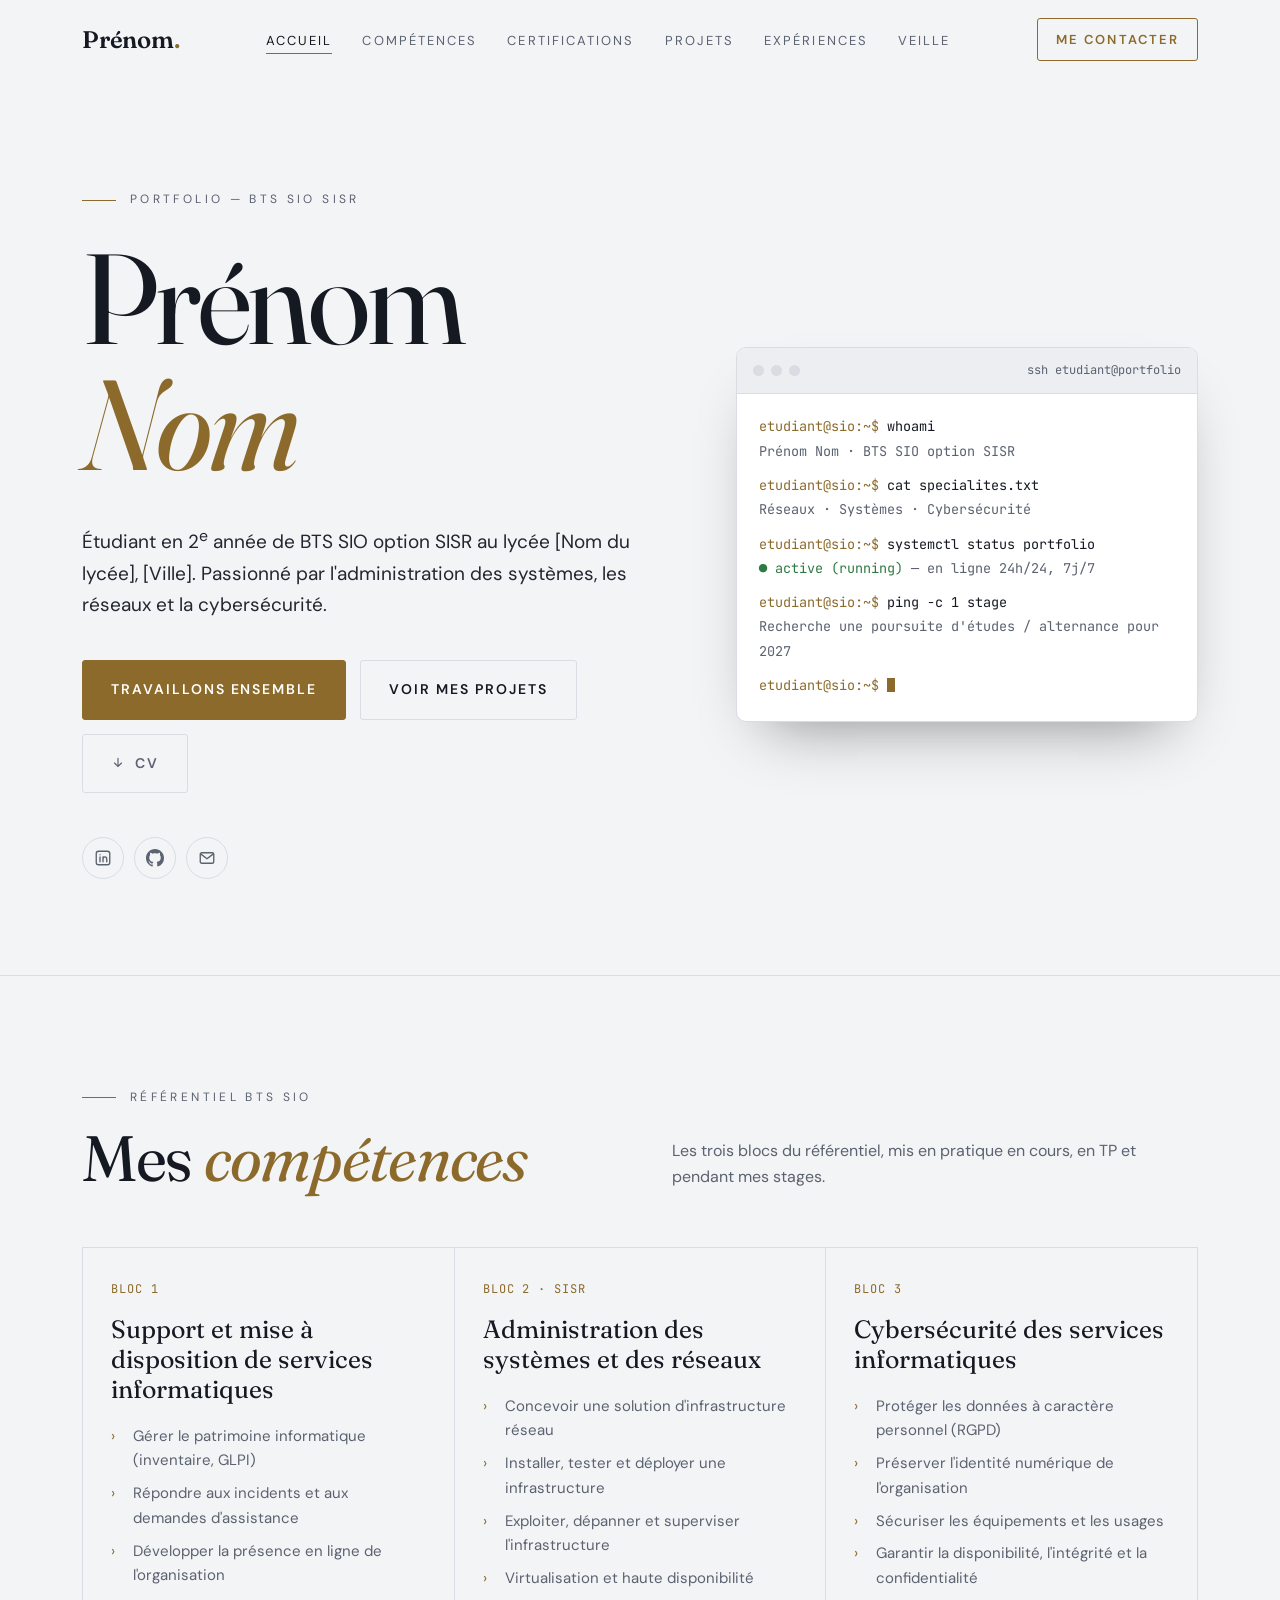
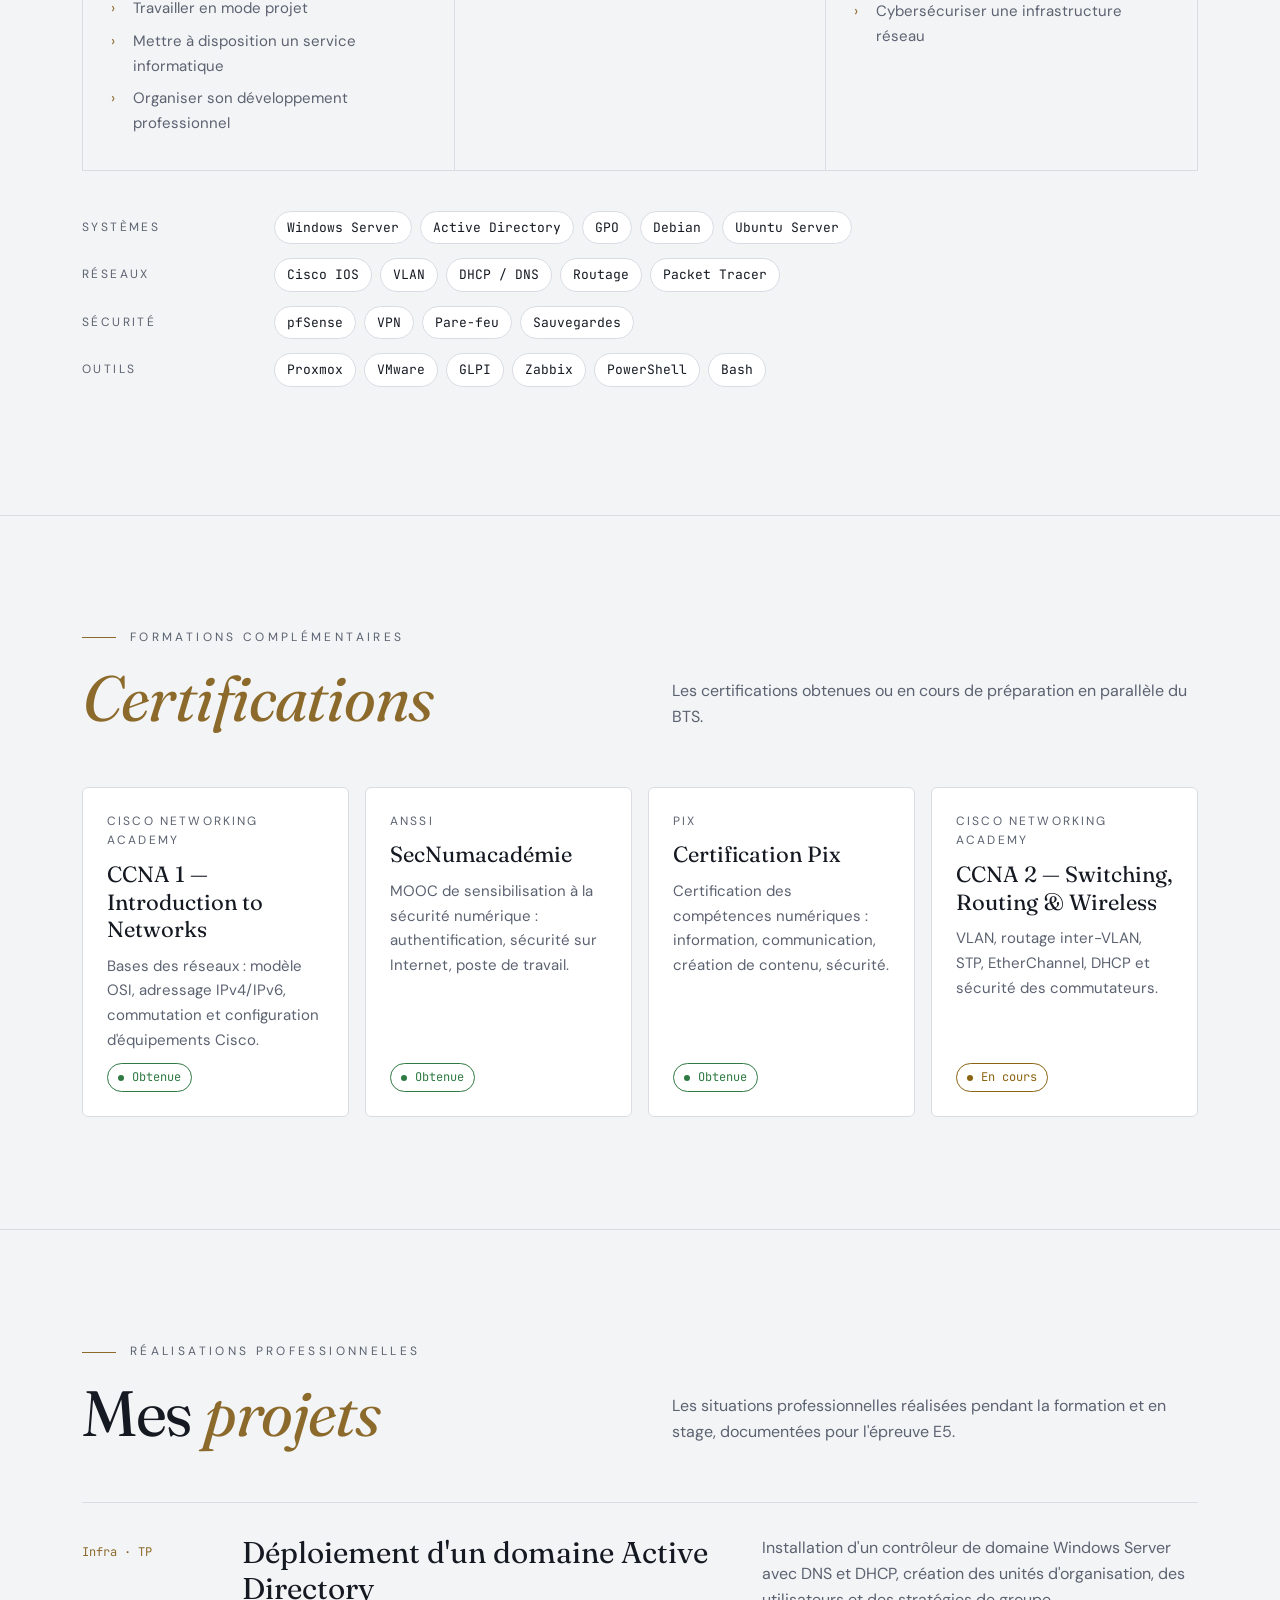
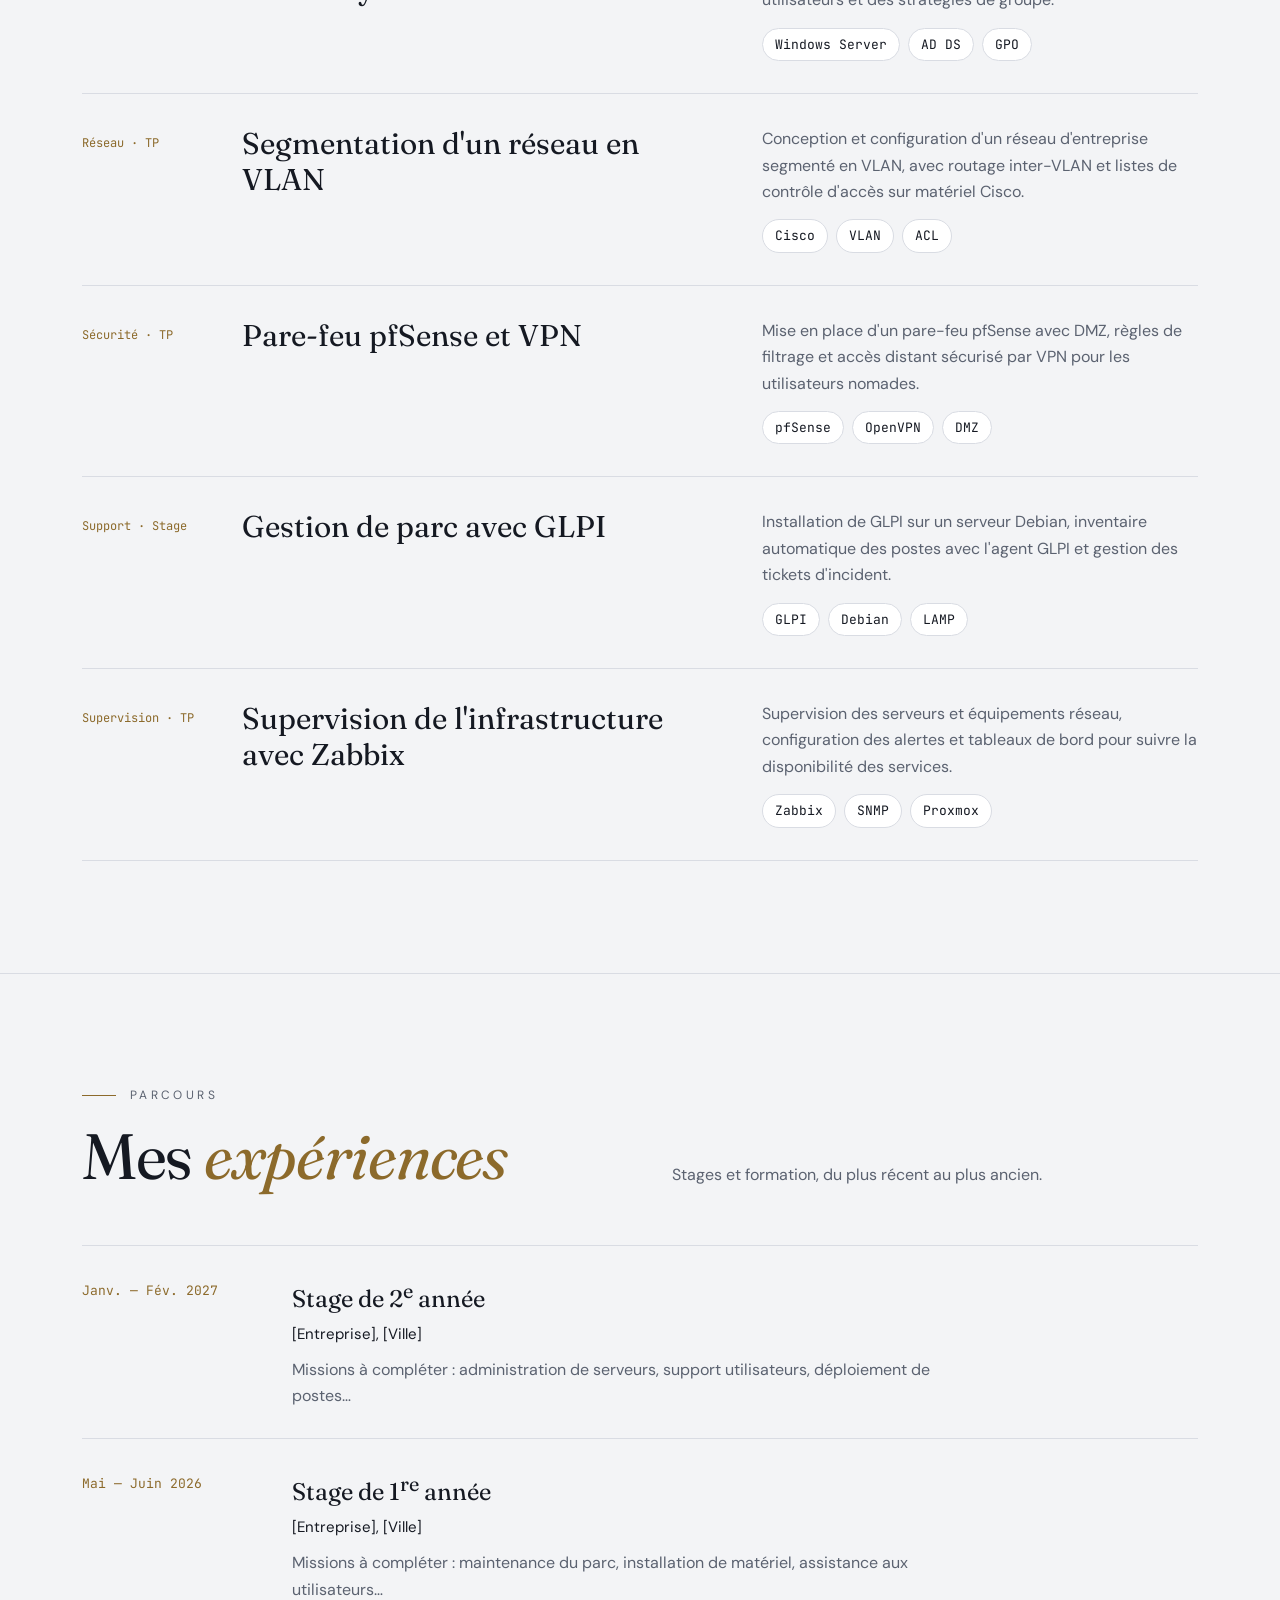
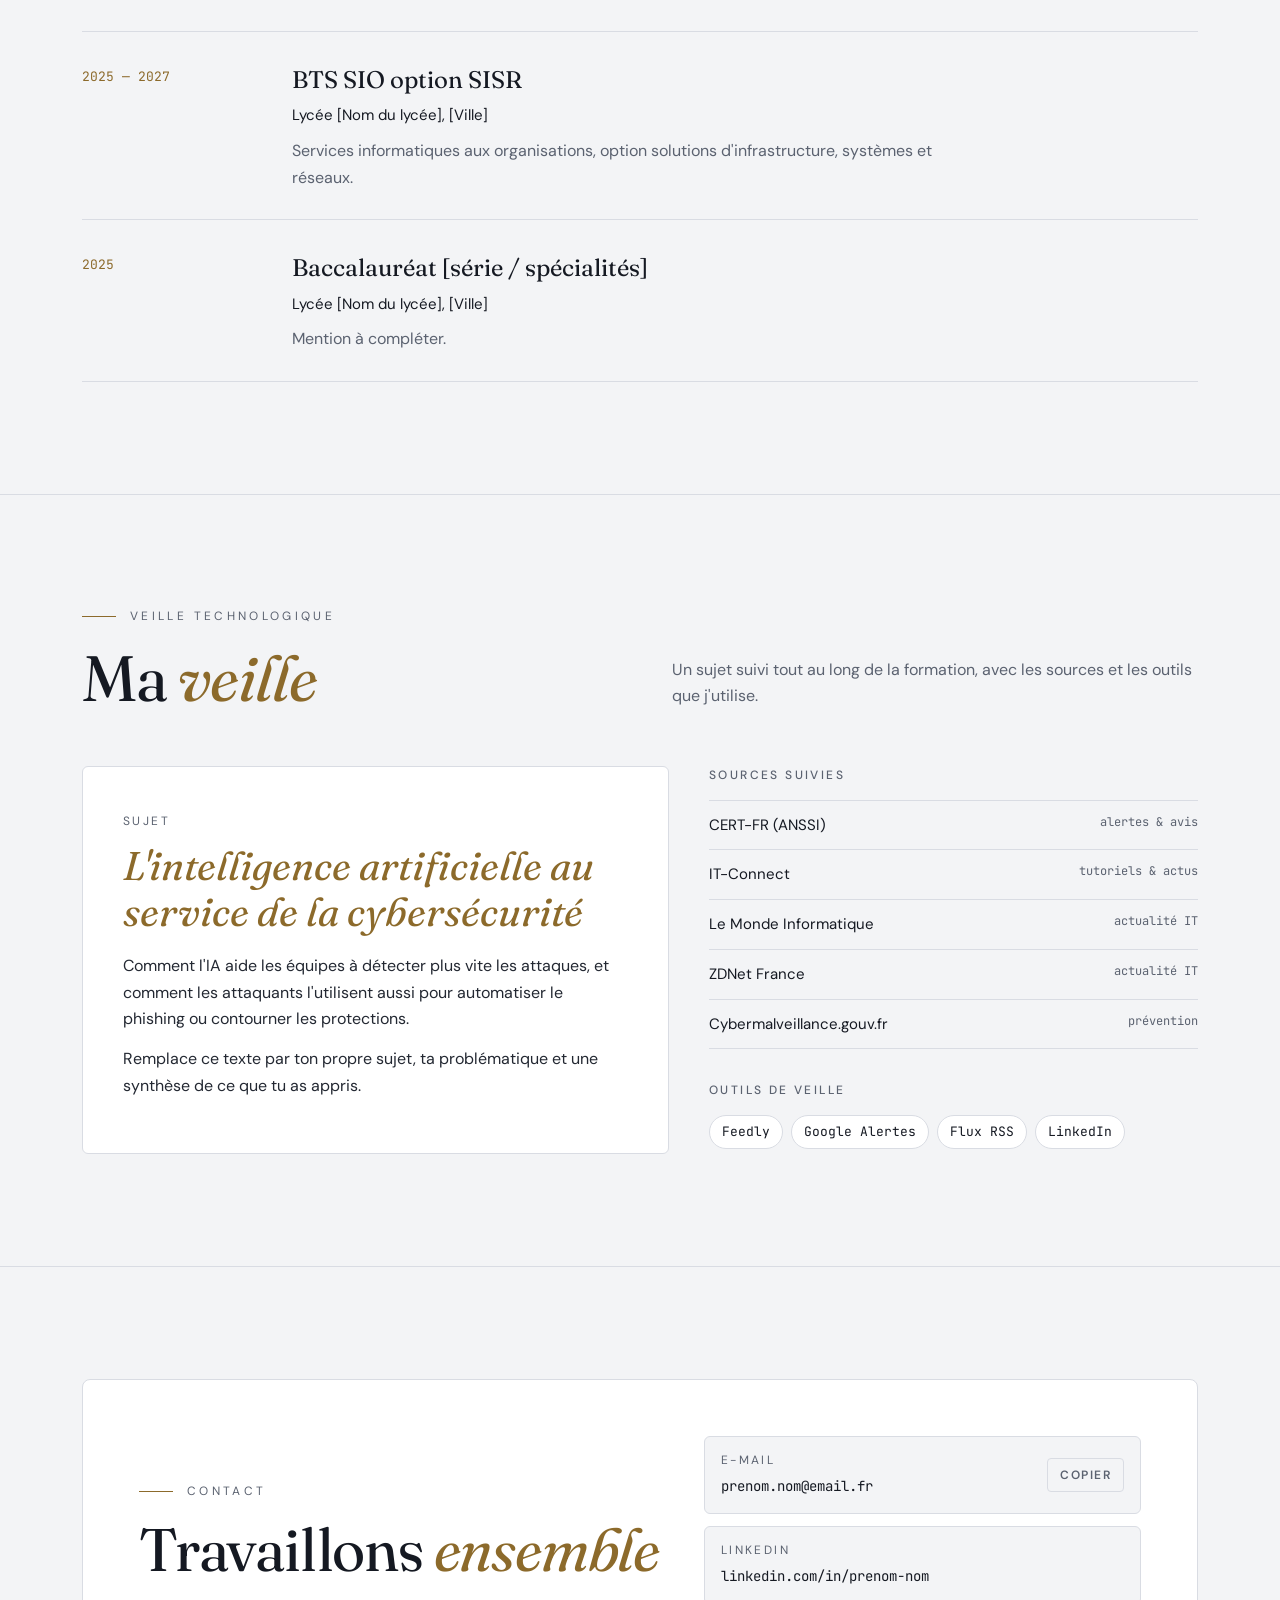
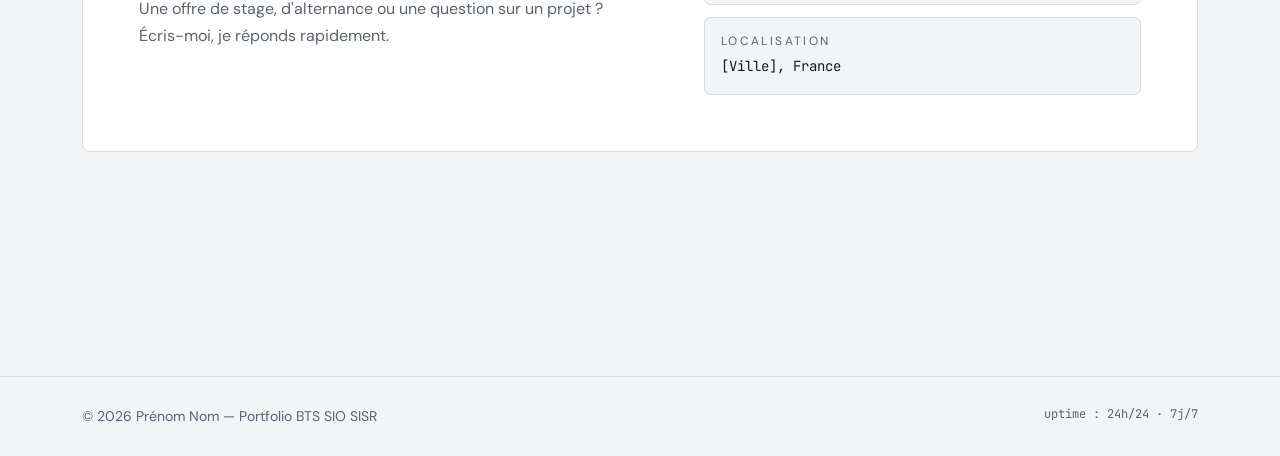
==== index.html @ 71b72977 "Add files via upload" ====
<!doctype html>
<html lang="fr">
<head>
<meta charset="utf-8">
<meta name="viewport" content="width=device-width, initial-scale=1, viewport-fit=cover">
<title>Portfolio BTS SIO SISR</title>
<meta name="robots" content="noindex, nofollow, noarchive">
<link rel="preconnect" href="https://fonts.googleapis.com">
<link rel="preconnect" href="https://fonts.gstatic.com" crossorigin>
<link rel="stylesheet" href="https://fonts.googleapis.com/css2?family=Fraunces:ital,opsz,wght@0,9..144,400;0,9..144,600;1,9..144,400;1,9..144,500&family=DM+Sans:wght@400;500;600&family=JetBrains+Mono:wght@400;500&display=swap">
<style>
/* Layout : colonne éditoriale de 1180px, nav collante, sections séparées par de fins filets ; côté droit du hero = carte « terminal » propre à l'option SISR */
:root {
  --bg: #0e1117;
  --surface: #151a23;
  --surface-2: #1b212c;
  --line: #262e3b;
  --fg: #ece7dc;
  --muted: #9aa0ab;
  --accent: #c8a565;
  --accent-ink: #14110a;
  --ok: #7fbf8e;
  --warn: #d9b25f;
  --display: "Fraunces", "Georgia", "Times New Roman", serif;
  --body: "DM Sans", "Segoe UI", system-ui, sans-serif;
  --mono: "JetBrains Mono", "Consolas", "Courier New", monospace;
  --wrap: 1180px;
  color-scheme: dark;
}
@media (prefers-color-scheme: light) {
  :root:not([data-theme="dark"]) {
    --bg: #f3f4f6; --surface: #ffffff; --surface-2: #eceef2; --line: #d9dce3;
    --fg: #151922; --muted: #5b6270; --accent: #8c6a2b; --accent-ink: #ffffff;
    --ok: #2f7a43; --warn: #8a6410; color-scheme: light;
  }
}
:root[data-theme="light"] {
  --bg: #f3f4f6; --surface: #ffffff; --surface-2: #eceef2; --line: #d9dce3;
  --fg: #151922; --muted: #5b6270; --accent: #8c6a2b; --accent-ink: #ffffff;
  --ok: #2f7a43; --warn: #8a6410; color-scheme: light;
}

* { box-sizing: border-box; }
html { scroll-behavior: smooth; scroll-padding-top: 84px; }
body {
  margin: 0;
  background: var(--bg); color: var(--fg);
  font-family: var(--body); font-size: 16px; line-height: 1.65;
  -webkit-font-smoothing: antialiased;
}
body::before {
  content: ""; position: fixed; inset: 0 0 auto; height: env(safe-area-inset-top, 0px);
  z-index: 60; background: var(--bg);
}
a { color: inherit; }
:focus-visible { outline: 2px solid var(--accent); outline-offset: 3px; }
.wrap {
  max-width: var(--wrap); margin: 0 auto;
  padding-left: max(16px, env(safe-area-inset-left, 0px));
  padding-right: max(16px, env(safe-area-inset-right, 0px));
}
@media (min-width: 720px) { .wrap { padding-left: max(32px, env(safe-area-inset-left, 0px)); padding-right: max(32px, env(safe-area-inset-right, 0px)); } }

.eyebrow {
  display: flex; align-items: center; gap: 14px;
  font-size: 12px; letter-spacing: .28em; text-transform: uppercase; color: var(--muted);
}
.eyebrow::before { content: ""; width: 34px; height: 1px; background: var(--accent); }

/* ---------- Nav ---------- */
header.nav {
  position: sticky; top: env(safe-area-inset-top, 0px); z-index: 50;
  background: color-mix(in srgb, var(--bg) 88%, transparent);
  backdrop-filter: blur(10px); -webkit-backdrop-filter: blur(10px);
  border-bottom: 1px solid transparent; transition: border-color .3s;
}
header.nav.scrolled { border-bottom-color: var(--line); }
.nav-inner { display: flex; align-items: center; justify-content: space-between; gap: 24px; padding-block: 18px; }
.logo { font-family: var(--display); font-size: 24px; font-weight: 600; text-decoration: none; letter-spacing: -.01em; }
.logo span { color: var(--accent); }
.nav-links { display: flex; align-items: center; gap: 30px; list-style: none; margin: 0; padding: 0; }
.nav-links a {
  text-decoration: none; font-size: 13px; letter-spacing: .16em; text-transform: uppercase;
  color: var(--muted); padding-block: 4px; border-bottom: 1px solid transparent; transition: color .2s, border-color .2s;
}
.nav-links a:hover, .nav-links a.active { color: var(--fg); border-bottom-color: var(--accent); }
.btn-outline-sm {
  text-decoration: none; font-size: 13px; letter-spacing: .16em; text-transform: uppercase; font-weight: 600;
  color: var(--accent); border: 1px solid var(--accent); padding: 10px 18px; border-radius: 3px;
  transition: background .2s, color .2s; white-space: nowrap;
}
.btn-outline-sm:hover { background: var(--accent); color: var(--accent-ink); }
.menu-btn {
  display: none; background: none; border: 1px solid var(--line); color: var(--fg);
  width: 42px; height: 42px; border-radius: 4px; cursor: pointer;
}
.menu-btn svg { width: 20px; height: 20px; }
@media (max-width: 1020px) {
  .menu-btn { display: inline-grid; place-items: center; }
  .nav-links {
    position: absolute; top: 100%; left: 0; right: 0; flex-direction: column; align-items: stretch; gap: 0;
    background: var(--bg); border-bottom: 1px solid var(--line);
    padding: 8px max(16px, env(safe-area-inset-right, 0px)) 20px max(16px, env(safe-area-inset-left, 0px));
  }
  .nav-links:not(.open) { display: none; }
  .nav-links a { display: block; padding-block: 14px; border-bottom: 1px solid var(--line); }
  .nav-links a.active { border-bottom-color: var(--line); color: var(--accent); }
  .nav-cta { display: none; }
}

/* ---------- Hero ---------- */
.hero { padding-block: clamp(48px, 9vw, 110px) clamp(56px, 8vw, 96px); }
.hero-grid { display: grid; grid-template-columns: minmax(0, 1.25fr) minmax(0, 1fr); gap: clamp(32px, 6vw, 80px); align-items: center; }
@media (max-width: 900px) { .hero-grid { grid-template-columns: minmax(0, 1fr); } }
.hero h1 {
  font-family: var(--display); font-weight: 400; margin: 26px 0 0;
  font-size: clamp(56px, 10vw, 128px); line-height: .98; letter-spacing: -.025em; text-wrap: balance;
}
.hero h1 em { display: block; font-style: italic; color: var(--accent); font-weight: 400; }
.hero .lead { max-width: 34em; margin: 36px 0 0; font-size: clamp(17px, 1.6vw, 19px); color: color-mix(in srgb, var(--fg) 82%, var(--muted)); }
.cta-row { display: flex; flex-wrap: wrap; gap: 14px; margin-top: 40px; }
.btn {
  display: inline-flex; align-items: center; gap: 10px; text-decoration: none;
  font-size: 14px; font-weight: 600; letter-spacing: .14em; text-transform: uppercase;
  padding: 17px 28px; border-radius: 3px; border: 1px solid var(--line); transition: background .2s, border-color .2s, color .2s, transform .2s;
}
.btn:hover { transform: translateY(-2px); }
.btn-primary { background: var(--accent); color: var(--accent-ink); border-color: var(--accent); }
.btn-ghost:hover { border-color: var(--accent); }
.btn-quiet { color: var(--muted); }
.btn-quiet:hover { color: var(--fg); border-color: var(--muted); }
.socials { display: flex; gap: 10px; margin-top: 44px; }
.socials a {
  width: 42px; height: 42px; display: grid; place-items: center; color: var(--muted);
  border: 1px solid var(--line); border-radius: 50%; transition: color .2s, border-color .2s;
}
.socials a:hover { color: var(--accent); border-color: var(--accent); }
.socials svg { width: 18px; height: 18px; }

.term {
  background: var(--surface); border: 1px solid var(--line); border-radius: 10px;
  font-family: var(--mono); font-size: 13.5px; line-height: 1.8; overflow: hidden;
  box-shadow: 0 30px 60px -30px rgba(0,0,0,.45);
}
.term-bar { display: flex; align-items: center; gap: 7px; padding: 12px 16px; border-bottom: 1px solid var(--line); background: var(--surface-2); }
.term-bar i { width: 11px; height: 11px; border-radius: 50%; background: var(--line); }
.term-bar span { margin-left: auto; font-size: 12px; color: var(--muted); }
.term-body { padding: 20px 22px 24px; overflow-x: auto; }
.term-body p { margin: 0; white-space: pre-wrap; }
.term .p { color: var(--accent); }
.term .o { color: var(--muted); margin-bottom: 10px; }
.term .ok { color: var(--ok); }
.cursor { display: inline-block; width: 8px; height: 1.05em; background: var(--accent); vertical-align: -2px; animation: blink 1.1s steps(1) infinite; }
@keyframes blink { 50% { opacity: 0; } }

/* ---------- Sections ---------- */
section.block { border-top: 1px solid var(--line); padding-block: clamp(64px, 9vw, 112px); }
.sec-head { display: grid; grid-template-columns: minmax(0, 1fr) minmax(0, 1fr); gap: 24px 64px; align-items: end; margin-bottom: clamp(36px, 5vw, 56px); }
@media (max-width: 820px) { .sec-head { grid-template-columns: minmax(0, 1fr); } }
.sec-head h2 {
  font-family: var(--display); font-weight: 400; margin: 18px 0 0;
  font-size: clamp(38px, 5.4vw, 64px); line-height: 1.02; letter-spacing: -.02em; text-wrap: balance;
}
.sec-head h2 em { color: var(--accent); }
.sec-head p { margin: 0; color: var(--muted); max-width: 34em; }

/* Compétences */
.blocs { display: grid; grid-template-columns: repeat(3, minmax(0, 1fr)); gap: 1px; background: var(--line); border: 1px solid var(--line); }
@media (max-width: 900px) { .blocs { grid-template-columns: minmax(0, 1fr); } }
.bloc { background: var(--bg); padding: 32px 28px 34px; display: flex; flex-direction: column; gap: 14px; }
.bloc .code { font-family: var(--mono); font-size: 12px; color: var(--accent); letter-spacing: .08em; }
.bloc h3 { font-family: var(--display); font-weight: 400; font-size: 25px; line-height: 1.2; margin: 0; }
.bloc ul { margin: 6px 0 0; padding: 0; list-style: none; display: grid; gap: 8px; color: var(--muted); font-size: 15px; }
.bloc li { display: grid; grid-template-columns: 14px minmax(0, 1fr); gap: 8px; }
.bloc li::before { content: "›"; color: var(--accent); }
.stack { margin-top: 40px; display: grid; grid-template-columns: 160px minmax(0, 1fr); gap: 14px 32px; }
@media (max-width: 640px) { .stack { grid-template-columns: minmax(0, 1fr); gap: 8px; } .stack dd + dt { margin-top: 14px; } }
.stack dt { font-size: 12px; letter-spacing: .2em; text-transform: uppercase; color: var(--muted); padding-top: 7px; }
.stack dd { margin: 0; display: flex; flex-wrap: wrap; gap: 8px; }
.chip { font-family: var(--mono); font-size: 13px; padding: 5px 12px; border: 1px solid var(--line); border-radius: 999px; background: var(--surface); }

/* Certifications */
.certs { display: grid; grid-template-columns: repeat(auto-fill, minmax(260px, 1fr)); gap: 16px; }
.cert { border: 1px solid var(--line); background: var(--surface); border-radius: 6px; padding: 24px; display: flex; flex-direction: column; gap: 10px; }
.cert .org { font-size: 12px; letter-spacing: .18em; text-transform: uppercase; color: var(--muted); }
.cert h3 { margin: 0; font-family: var(--display); font-weight: 400; font-size: 22px; line-height: 1.25; }
.cert p { margin: 0; color: var(--muted); font-size: 15px; flex: 1; }
.status { align-self: flex-start; display: inline-flex; align-items: center; gap: 8px; font-family: var(--mono); font-size: 12px; padding: 4px 10px; border-radius: 999px; border: 1px solid currentColor; }
.status::before { content: ""; width: 6px; height: 6px; border-radius: 50%; background: currentColor; }
.status.done { color: var(--ok); }
.status.wip { color: var(--warn); }

/* Projets */
.projects { display: grid; gap: 0; border-top: 1px solid var(--line); }
.project {
  display: grid; grid-template-columns: 120px minmax(0, 1.1fr) minmax(0, 1fr); gap: 16px 40px;
  padding-block: 32px; border-bottom: 1px solid var(--line); align-items: start;
}
@media (max-width: 820px) { .project { grid-template-columns: minmax(0, 1fr); } }
.project .kind { font-family: var(--mono); font-size: 12px; color: var(--accent); padding-top: 8px; }
.project h3 { margin: 0; font-family: var(--display); font-weight: 400; font-size: clamp(24px, 2.6vw, 30px); line-height: 1.2; }
.project p { margin: 0; color: var(--muted); }
.project .tags { display: flex; flex-wrap: wrap; gap: 8px; margin-top: 14px; }

/* Expériences */
.timeline { display: grid; gap: 0; }
.step { display: grid; grid-template-columns: 170px minmax(0, 1fr); gap: 8px 40px; padding-block: 28px; border-top: 1px solid var(--line); }
.step:last-child { border-bottom: 1px solid var(--line); }
@media (max-width: 680px) { .step { grid-template-columns: minmax(0, 1fr); } }
.step time { font-family: var(--mono); font-size: 13px; color: var(--accent); padding-top: 6px; font-variant-numeric: tabular-nums; }
.step h3 { margin: 0; font-family: var(--display); font-weight: 400; font-size: 24px; }
.step .where { color: var(--fg); font-size: 15px; margin: 4px 0 10px; }
.step p { margin: 0; color: var(--muted); max-width: 42em; }

/* Veille */
.veille { display: grid; grid-template-columns: minmax(0, 1.2fr) minmax(0, 1fr); gap: 40px; }
@media (max-width: 900px) { .veille { grid-template-columns: minmax(0, 1fr); } }
.veille-main { border: 1px solid var(--line); background: var(--surface); border-radius: 6px; padding: clamp(24px, 4vw, 40px); }
.veille-main .topic { font-family: var(--display); font-style: italic; font-size: clamp(28px, 3.4vw, 40px); line-height: 1.15; margin: 10px 0 18px; color: var(--accent); }
.veille-main p { margin: 0 0 14px; color: color-mix(in srgb, var(--fg) 80%, var(--muted)); }
.veille-side h3 { font-size: 12px; letter-spacing: .2em; text-transform: uppercase; color: var(--muted); font-weight: 500; margin: 0 0 14px; }
.sources { list-style: none; margin: 0 0 32px; padding: 0; border-top: 1px solid var(--line); }
.sources li { display: flex; justify-content: space-between; gap: 16px; padding-block: 12px; border-bottom: 1px solid var(--line); font-size: 15px; }
.sources li span:last-child { color: var(--muted); font-family: var(--mono); font-size: 12px; text-align: right; }
.label { font-size: 12px; letter-spacing: .2em; text-transform: uppercase; color: var(--muted); }

/* Contact */
.contact-card {
  display: grid; grid-template-columns: minmax(0, 1.2fr) minmax(0, 1fr); gap: 40px; align-items: center;
  border: 1px solid var(--line); border-radius: 8px; background: var(--surface); padding: clamp(28px, 5vw, 56px);
}
@media (max-width: 860px) { .contact-card { grid-template-columns: minmax(0, 1fr); } }
.contact-card h2 { font-family: var(--display); font-weight: 400; font-size: clamp(36px, 5vw, 60px); line-height: 1.04; margin: 16px 0 16px; letter-spacing: -.02em; text-wrap: balance; }
.contact-card h2 em { color: var(--accent); }
.contact-card > div > p { margin: 0; color: var(--muted); max-width: 30em; }
.contact-list { display: grid; gap: 12px; }
.contact-row { display: flex; align-items: center; justify-content: space-between; gap: 12px; padding: 14px 16px; border: 1px solid var(--line); border-radius: 6px; background: var(--bg); min-width: 0; }
.contact-row div { min-width: 0; }
.contact-row .label { display: block; margin-bottom: 2px; }
.contact-row .val { font-family: var(--mono); font-size: 14px; overflow-wrap: anywhere; }
.contact-row a.val { text-decoration: none; }
.contact-row a.val:hover { color: var(--accent); }
.copy { flex-shrink: 0; background: none; border: 1px solid var(--line); color: var(--muted); font: 600 12px var(--body); letter-spacing: .12em; text-transform: uppercase; padding: 8px 12px; border-radius: 4px; cursor: pointer; }
.copy:hover { color: var(--accent); border-color: var(--accent); }

footer { border-top: 1px solid var(--line); padding-block: 28px; margin-top: clamp(64px, 9vw, 112px); color: var(--muted); font-size: 14px; }
.foot { display: flex; flex-wrap: wrap; justify-content: space-between; gap: 12px; }
.foot .mono { font-family: var(--mono); font-size: 12px; }

@media (prefers-reduced-motion: reduce) {
  html { scroll-behavior: auto; }
  .cursor { animation: none; }
  .btn:hover { transform: none; }
}
</style>
</head>
<body>

<header class="nav" id="top">
  <div class="wrap nav-inner">
    <a class="logo" href="#accueil">Prénom<span>.</span></a>
    <button class="menu-btn" id="menu-btn" aria-label="Ouvrir le menu" aria-expanded="false" aria-controls="nav-links">
      <svg viewBox="0 0 24 24" fill="none" stroke="currentColor" stroke-width="1.8" stroke-linecap="round"><path d="M4 7h16M4 12h16M4 17h16"/></svg>
    </button>
    <ul class="nav-links" id="nav-links">
      <li><a href="#accueil" class="active">Accueil</a></li>
      <li><a href="#competences">Compétences</a></li>
      <li><a href="#certifications">Certifications</a></li>
      <li><a href="#projets">Projets</a></li>
      <li><a href="#experiences">Expériences</a></li>
      <li><a href="#veille">Veille</a></li>
    </ul>
    <a class="btn-outline-sm nav-cta" href="#contact">Me contacter</a>
  </div>
</header>

<main>
  <!-- ================= ACCUEIL ================= -->
  <section class="hero" id="accueil">
    <div class="wrap hero-grid">
      <div>
        <div class="eyebrow">Portfolio — BTS SIO SISR</div>
        <h1>Prénom <em>Nom</em></h1>
        <p class="lead">Étudiant en 2<sup>e</sup> année de BTS SIO option SISR au lycée [Nom du lycée], [Ville]. Passionné par l'administration des systèmes, les réseaux et la cybersécurité.</p>
        <div class="cta-row">
          <a class="btn btn-primary" href="#contact">Travaillons ensemble</a>
          <a class="btn btn-ghost" href="#projets">Voir mes projets</a>
          <a class="btn btn-quiet" href="#experiences" title="Parcours et CV">
            <svg width="14" height="14" viewBox="0 0 24 24" fill="none" stroke="currentColor" stroke-width="2" stroke-linecap="round"><path d="M12 4v14M6 12l6 6 6-6"/></svg>CV
          </a>
        </div>
        <div class="socials">
          <a href="https://www.linkedin.com/" target="_blank" rel="noopener" aria-label="LinkedIn">
            <svg viewBox="0 0 24 24" fill="none" stroke="currentColor" stroke-width="1.8" stroke-linecap="round"><rect x="3" y="3" width="18" height="18" rx="3"/><path d="M8 10.5V17M8 7.5v.01M12 17v-6.5M12 13.5c0-2 1.2-3 2.6-3s2.4 1 2.4 3V17"/></svg>
          </a>
          <a href="https://github.com/" target="_blank" rel="noopener" aria-label="GitHub">
            <svg viewBox="0 0 16 16" fill="currentColor"><path d="M8 0C3.58 0 0 3.58 0 8c0 3.54 2.29 6.53 5.47 7.59.4.07.55-.17.55-.38 0-.19-.01-.82-.01-1.49-2.01.37-2.53-.49-2.69-.94-.09-.23-.48-.94-.82-1.13-.28-.15-.68-.52-.01-.53.63-.01 1.08.58 1.23.82.72 1.21 1.87.87 2.33.66.07-.52.28-.87.51-1.07-1.78-.2-3.64-.89-3.64-3.95 0-.87.31-1.59.82-2.15-.08-.2-.36-1.02.08-2.12 0 0 .67-.21 2.2.82.64-.18 1.32-.27 2-.27.68 0 1.36.09 2 .27 1.53-1.04 2.2-.82 2.2-.82.44 1.1.16 1.92.08 2.12.51.56.82 1.27.82 2.15 0 3.07-1.87 3.75-3.65 3.95.29.25.54.73.54 1.48 0 1.07-.01 1.93-.01 2.2 0 .21.15.46.55.38A8.01 8.01 0 0 0 16 8c0-4.42-3.58-8-8-8z"/></svg>
          </a>
          <a href="#contact" aria-label="E-mail">
            <svg viewBox="0 0 24 24" fill="none" stroke="currentColor" stroke-width="1.8" stroke-linecap="round" stroke-linejoin="round"><rect x="3" y="5" width="18" height="14" rx="2"/><path d="m3.5 6.5 8.5 6.5 8.5-6.5"/></svg>
          </a>
        </div>
      </div>

      <div class="term" aria-label="Présentation façon terminal">
        <div class="term-bar"><i></i><i></i><i></i><span>ssh etudiant@portfolio</span></div>
        <div class="term-body">
          <p><span class="p">etudiant@sio:~$</span> whoami</p>
          <p class="o">Prénom Nom · BTS SIO option SISR</p>
          <p><span class="p">etudiant@sio:~$</span> cat specialites.txt</p>
          <p class="o">Réseaux · Systèmes · Cybersécurité</p>
          <p><span class="p">etudiant@sio:~$</span> systemctl status portfolio</p>
          <p class="o"><span class="ok">● active (running)</span> — en ligne 24h/24, 7j/7</p>
          <p><span class="p">etudiant@sio:~$</span> ping -c 1 stage</p>
          <p class="o">Recherche une poursuite d'études / alternance pour 2027</p>
          <p><span class="p">etudiant@sio:~$</span> <span class="cursor"></span></p>
        </div>
      </div>
    </div>
  </section>

  <!-- ================= COMPÉTENCES ================= -->
  <section class="block" id="competences">
    <div class="wrap">
      <div class="sec-head">
        <div>
          <div class="eyebrow">Référentiel BTS SIO</div>
          <h2>Mes <em>compétences</em></h2>
        </div>
        <p>Les trois blocs du référentiel, mis en pratique en cours, en TP et pendant mes stages.</p>
      </div>

      <div class="blocs">
        <article class="bloc">
          <span class="code">BLOC 1</span>
          <h3>Support et mise à disposition de services informatiques</h3>
          <ul>
            <li>Gérer le patrimoine informatique (inventaire, GLPI)</li>
            <li>Répondre aux incidents et aux demandes d'assistance</li>
            <li>Développer la présence en ligne de l'organisation</li>
            <li>Travailler en mode projet</li>
            <li>Mettre à disposition un service informatique</li>
            <li>Organiser son développement professionnel</li>
          </ul>
        </article>
        <article class="bloc">
          <span class="code">BLOC 2 · SISR</span>
          <h3>Administration des systèmes et des réseaux</h3>
          <ul>
            <li>Concevoir une solution d'infrastructure réseau</li>
            <li>Installer, tester et déployer une infrastructure</li>
            <li>Exploiter, dépanner et superviser l'infrastructure</li>
            <li>Virtualisation et haute disponibilité</li>
          </ul>
        </article>
        <article class="bloc">
          <span class="code">BLOC 3</span>
          <h3>Cybersécurité des services informatiques</h3>
          <ul>
            <li>Protéger les données à caractère personnel (RGPD)</li>
            <li>Préserver l'identité numérique de l'organisation</li>
            <li>Sécuriser les équipements et les usages</li>
            <li>Garantir la disponibilité, l'intégrité et la confidentialité</li>
            <li>Cybersécuriser une infrastructure réseau</li>
          </ul>
        </article>
      </div>

      <dl class="stack">
        <dt>Systèmes</dt>
        <dd><span class="chip">Windows Server</span><span class="chip">Active Directory</span><span class="chip">GPO</span><span class="chip">Debian</span><span class="chip">Ubuntu Server</span></dd>
        <dt>Réseaux</dt>
        <dd><span class="chip">Cisco IOS</span><span class="chip">VLAN</span><span class="chip">DHCP / DNS</span><span class="chip">Routage</span><span class="chip">Packet Tracer</span></dd>
        <dt>Sécurité</dt>
        <dd><span class="chip">pfSense</span><span class="chip">VPN</span><span class="chip">Pare-feu</span><span class="chip">Sauvegardes</span></dd>
        <dt>Outils</dt>
        <dd><span class="chip">Proxmox</span><span class="chip">VMware</span><span class="chip">GLPI</span><span class="chip">Zabbix</span><span class="chip">PowerShell</span><span class="chip">Bash</span></dd>
      </dl>
    </div>
  </section>

  <!-- ================= CERTIFICATIONS ================= -->
  <section class="block" id="certifications">
    <div class="wrap">
      <div class="sec-head">
        <div>
          <div class="eyebrow">Formations complémentaires</div>
          <h2><em>Certifications</em></h2>
        </div>
        <p>Les certifications obtenues ou en cours de préparation en parallèle du BTS.</p>
      </div>
      <div class="certs">
        <article class="cert">
          <span class="org">Cisco Networking Academy</span>
          <h3>CCNA 1 — Introduction to Networks</h3>
          <p>Bases des réseaux : modèle OSI, adressage IPv4/IPv6, commutation et configuration d'équipements Cisco.</p>
          <span class="status done">Obtenue</span>
        </article>
        <article class="cert">
          <span class="org">ANSSI</span>
          <h3>SecNumacadémie</h3>
          <p>MOOC de sensibilisation à la sécurité numérique : authentification, sécurité sur Internet, poste de travail.</p>
          <span class="status done">Obtenue</span>
        </article>
        <article class="cert">
          <span class="org">Pix</span>
          <h3>Certification Pix</h3>
          <p>Certification des compétences numériques : information, communication, création de contenu, sécurité.</p>
          <span class="status done">Obtenue</span>
        </article>
        <article class="cert">
          <span class="org">Cisco Networking Academy</span>
          <h3>CCNA 2 — Switching, Routing &amp; Wireless</h3>
          <p>VLAN, routage inter-VLAN, STP, EtherChannel, DHCP et sécurité des commutateurs.</p>
          <span class="status wip">En cours</span>
        </article>
      </div>
    </div>
  </section>

  <!-- ================= PROJETS ================= -->
  <section class="block" id="projets">
    <div class="wrap">
      <div class="sec-head">
        <div>
          <div class="eyebrow">Réalisations professionnelles</div>
          <h2>Mes <em>projets</em></h2>
        </div>
        <p>Les situations professionnelles réalisées pendant la formation et en stage, documentées pour l'épreuve E5.</p>
      </div>
      <div class="projects">
        <article class="project">
          <span class="kind">Infra · TP</span>
          <div><h3>Déploiement d'un domaine Active Directory</h3></div>
          <div>
            <p>Installation d'un contrôleur de domaine Windows Server avec DNS et DHCP, création des unités d'organisation, des utilisateurs et des stratégies de groupe.</p>
            <div class="tags"><span class="chip">Windows Server</span><span class="chip">AD DS</span><span class="chip">GPO</span></div>
          </div>
        </article>
        <article class="project">
          <span class="kind">Réseau · TP</span>
          <div><h3>Segmentation d'un réseau en VLAN</h3></div>
          <div>
            <p>Conception et configuration d'un réseau d'entreprise segmenté en VLAN, avec routage inter-VLAN et listes de contrôle d'accès sur matériel Cisco.</p>
            <div class="tags"><span class="chip">Cisco</span><span class="chip">VLAN</span><span class="chip">ACL</span></div>
          </div>
        </article>
        <article class="project">
          <span class="kind">Sécurité · TP</span>
          <div><h3>Pare-feu pfSense et VPN</h3></div>
          <div>
            <p>Mise en place d'un pare-feu pfSense avec DMZ, règles de filtrage et accès distant sécurisé par VPN pour les utilisateurs nomades.</p>
            <div class="tags"><span class="chip">pfSense</span><span class="chip">OpenVPN</span><span class="chip">DMZ</span></div>
          </div>
        </article>
        <article class="project">
          <span class="kind">Support · Stage</span>
          <div><h3>Gestion de parc avec GLPI</h3></div>
          <div>
            <p>Installation de GLPI sur un serveur Debian, inventaire automatique des postes avec l'agent GLPI et gestion des tickets d'incident.</p>
            <div class="tags"><span class="chip">GLPI</span><span class="chip">Debian</span><span class="chip">LAMP</span></div>
          </div>
        </article>
        <article class="project">
          <span class="kind">Supervision · TP</span>
          <div><h3>Supervision de l'infrastructure avec Zabbix</h3></div>
          <div>
            <p>Supervision des serveurs et équipements réseau, configuration des alertes et tableaux de bord pour suivre la disponibilité des services.</p>
            <div class="tags"><span class="chip">Zabbix</span><span class="chip">SNMP</span><span class="chip">Proxmox</span></div>
          </div>
        </article>
      </div>
    </div>
  </section>

  <!-- ================= EXPÉRIENCES ================= -->
  <section class="block" id="experiences">
    <div class="wrap">
      <div class="sec-head">
        <div>
          <div class="eyebrow">Parcours</div>
          <h2>Mes <em>expériences</em></h2>
        </div>
        <p>Stages et formation, du plus récent au plus ancien.</p>
      </div>
      <div class="timeline">
        <article class="step">
          <time>Janv. — Fév. 2027</time>
          <div>
            <h3>Stage de 2<sup>e</sup> année</h3>
            <p class="where">[Entreprise], [Ville]</p>
            <p>Missions à compléter : administration de serveurs, support utilisateurs, déploiement de postes…</p>
          </div>
        </article>
        <article class="step">
          <time>Mai — Juin 2026</time>
          <div>
            <h3>Stage de 1<sup>re</sup> année</h3>
            <p class="where">[Entreprise], [Ville]</p>
            <p>Missions à compléter : maintenance du parc, installation de matériel, assistance aux utilisateurs…</p>
          </div>
        </article>
        <article class="step">
          <time>2025 — 2027</time>
          <div>
            <h3>BTS SIO option SISR</h3>
            <p class="where">Lycée [Nom du lycée], [Ville]</p>
            <p>Services informatiques aux organisations, option solutions d'infrastructure, systèmes et réseaux.</p>
          </div>
        </article>
        <article class="step">
          <time>2025</time>
          <div>
            <h3>Baccalauréat [série / spécialités]</h3>
            <p class="where">Lycée [Nom du lycée], [Ville]</p>
            <p>Mention à compléter.</p>
          </div>
        </article>
      </div>
    </div>
  </section>

  <!-- ================= VEILLE ================= -->
  <section class="block" id="veille">
    <div class="wrap">
      <div class="sec-head">
        <div>
          <div class="eyebrow">Veille technologique</div>
          <h2>Ma <em>veille</em></h2>
        </div>
        <p>Un sujet suivi tout au long de la formation, avec les sources et les outils que j'utilise.</p>
      </div>
      <div class="veille">
        <article class="veille-main">
          <span class="label">Sujet</span>
          <p class="topic">L'intelligence artificielle au service de la cybersécurité</p>
          <p>Comment l'IA aide les équipes à détecter plus vite les attaques, et comment les attaquants l'utilisent aussi pour automatiser le phishing ou contourner les protections.</p>
          <p>Remplace ce texte par ton propre sujet, ta problématique et une synthèse de ce que tu as appris.</p>
        </article>
        <aside class="veille-side">
          <h3>Sources suivies</h3>
          <ul class="sources">
            <li><span>CERT-FR (ANSSI)</span><span>alertes &amp; avis</span></li>
            <li><span>IT-Connect</span><span>tutoriels &amp; actus</span></li>
            <li><span>Le Monde Informatique</span><span>actualité IT</span></li>
            <li><span>ZDNet France</span><span>actualité IT</span></li>
            <li><span>Cybermalveillance.gouv.fr</span><span>prévention</span></li>
          </ul>
          <h3>Outils de veille</h3>
          <div class="tags" style="display:flex;flex-wrap:wrap;gap:8px"><span class="chip">Feedly</span><span class="chip">Google Alertes</span><span class="chip">Flux RSS</span><span class="chip">LinkedIn</span></div>
        </aside>
      </div>
    </div>
  </section>

  <!-- ================= CONTACT ================= -->
  <section class="block" id="contact">
    <div class="wrap">
      <div class="contact-card">
        <div>
          <div class="eyebrow">Contact</div>
          <h2>Travaillons <em>ensemble</em></h2>
          <p>Une offre de stage, d'alternance ou une question sur un projet ? Écris-moi, je réponds rapidement.</p>
        </div>
        <div class="contact-list">
          <div class="contact-row">
            <div><span class="label">E-mail</span><span class="val" id="mail">prenom.nom@email.fr</span></div>
            <button class="copy" id="copy-mail" type="button">Copier</button>
          </div>
          <div class="contact-row">
            <div><span class="label">LinkedIn</span><a class="val" href="https://www.linkedin.com/" target="_blank" rel="noopener">linkedin.com/in/prenom-nom</a></div>
          </div>
          <div class="contact-row">
            <div><span class="label">Localisation</span><span class="val">[Ville], France</span></div>
          </div>
        </div>
      </div>
    </div>
  </section>
</main>

<footer>
  <div class="wrap foot">
    <span>© 2026 Prénom Nom — Portfolio BTS SIO SISR</span>
    <span class="mono">uptime : 24h/24 · 7j/7</span>
  </div>
</footer>

<script>
(function () {
  var header = document.querySelector('header.nav');
  var menuBtn = document.getElementById('menu-btn');
  var links = document.getElementById('nav-links');
  var navAnchors = Array.prototype.slice.call(links.querySelectorAll('a'));

  function onScroll() { header.classList.toggle('scrolled', window.scrollY > 10); }
  window.addEventListener('scroll', onScroll, { passive: true });
  onScroll();

  menuBtn.addEventListener('click', function () {
    var open = links.classList.toggle('open');
    menuBtn.setAttribute('aria-expanded', open ? 'true' : 'false');
  });
  navAnchors.forEach(function (a) {
    a.addEventListener('click', function () {
      links.classList.remove('open');
      menuBtn.setAttribute('aria-expanded', 'false');
    });
  });

  // Souligne la section visible dans la navigation
  if ('IntersectionObserver' in window) {
    var map = {};
    navAnchors.forEach(function (a) { map[a.getAttribute('href').slice(1)] = a; });
    var io = new IntersectionObserver(function (entries) {
      entries.forEach(function (e) {
        if (e.isIntersecting && map[e.target.id]) {
          navAnchors.forEach(function (a) { a.classList.remove('active'); });
          map[e.target.id].classList.add('active');
        }
      });
    }, { rootMargin: '-45% 0px -50% 0px' });
    Object.keys(map).forEach(function (id) { var s = document.getElementById(id); if (s) io.observe(s); });
  }

  // Bouton « Copier » de l'adresse e-mail
  var copyBtn = document.getElementById('copy-mail');
  var mail = document.getElementById('mail');
  copyBtn.addEventListener('click', function () {
    var text = mail.textContent.trim();
    function selectFallback() {
      var r = document.createRange(); r.selectNodeContents(mail);
      var s = window.getSelection(); s.removeAllRanges(); s.addRange(r);
      copyBtn.textContent = 'Sélectionné';
    }
    try {
      navigator.clipboard.writeText(text).then(function () {
        copyBtn.textContent = 'Copié';
        setTimeout(function () { copyBtn.textContent = 'Copier'; }, 1800);
      }, selectFallback);
    } catch (err) { selectFallback(); }
  });
})();
</script>
</body>
</html>
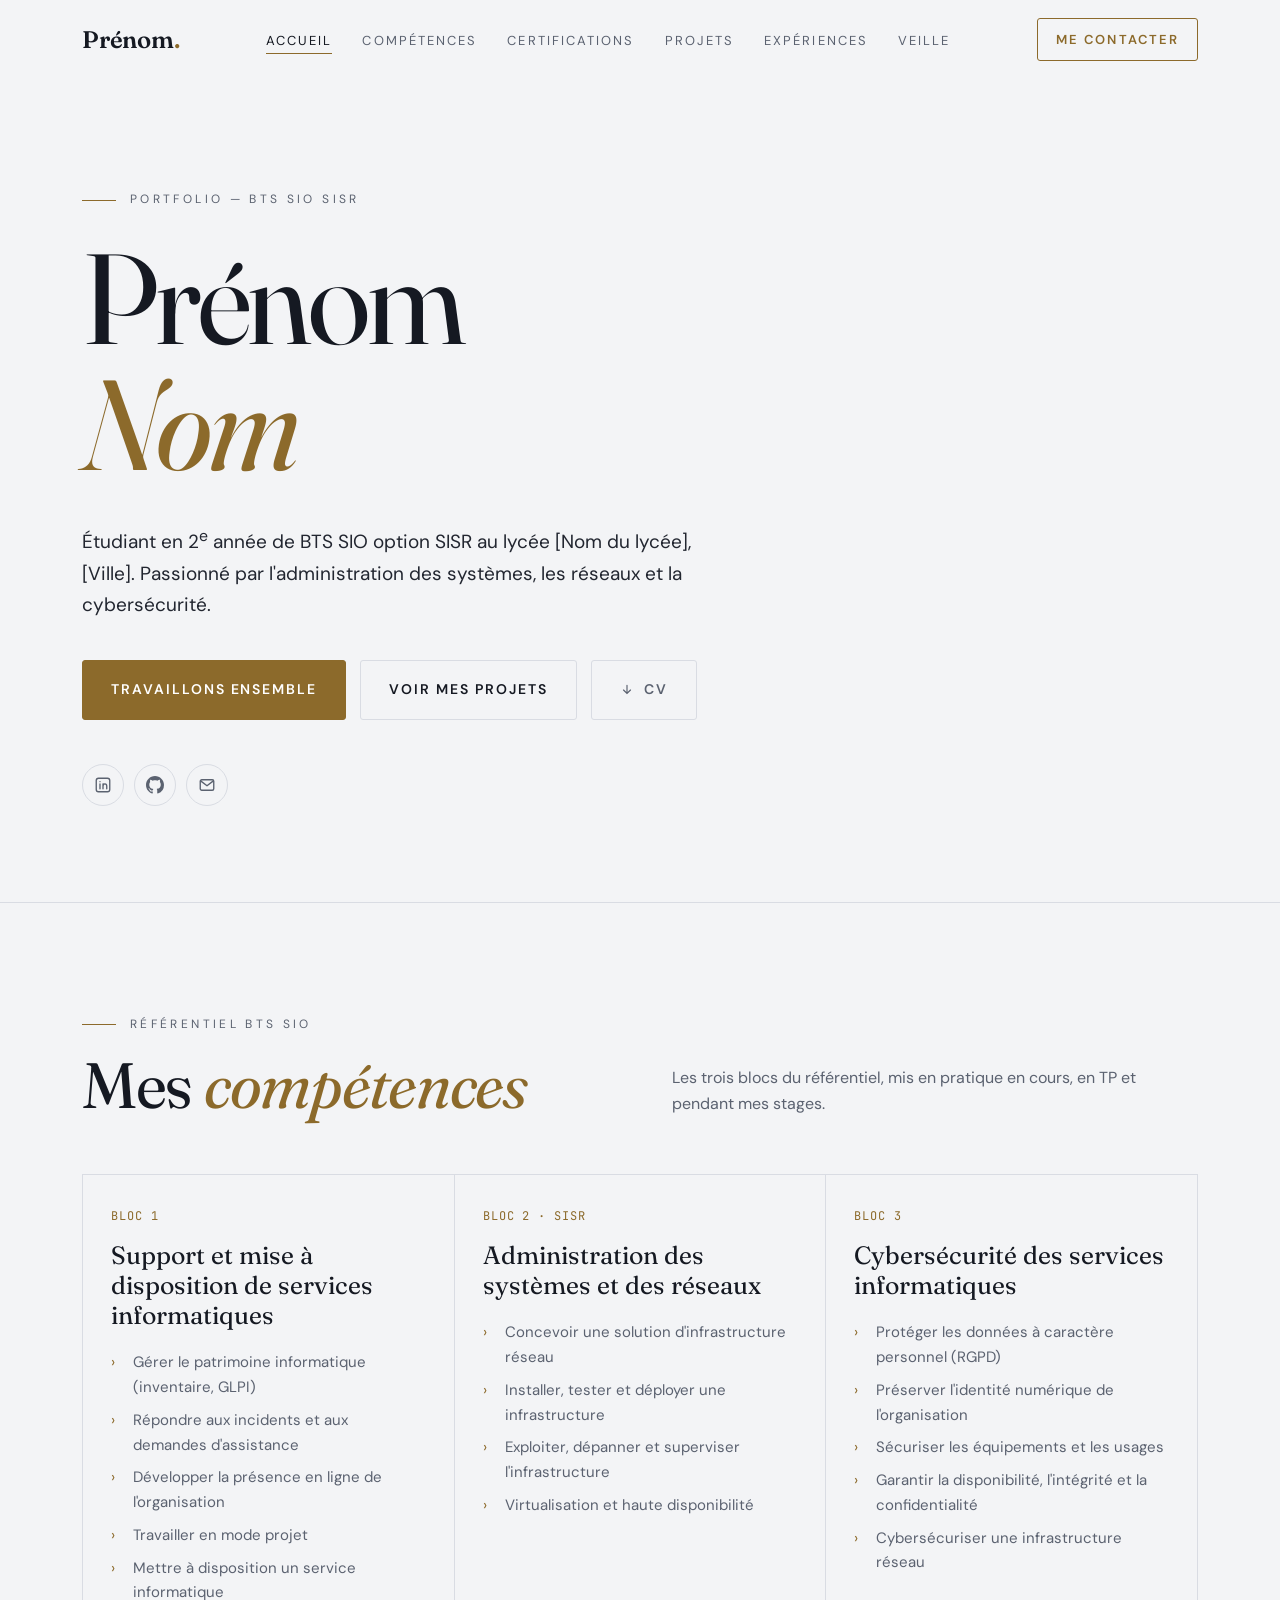
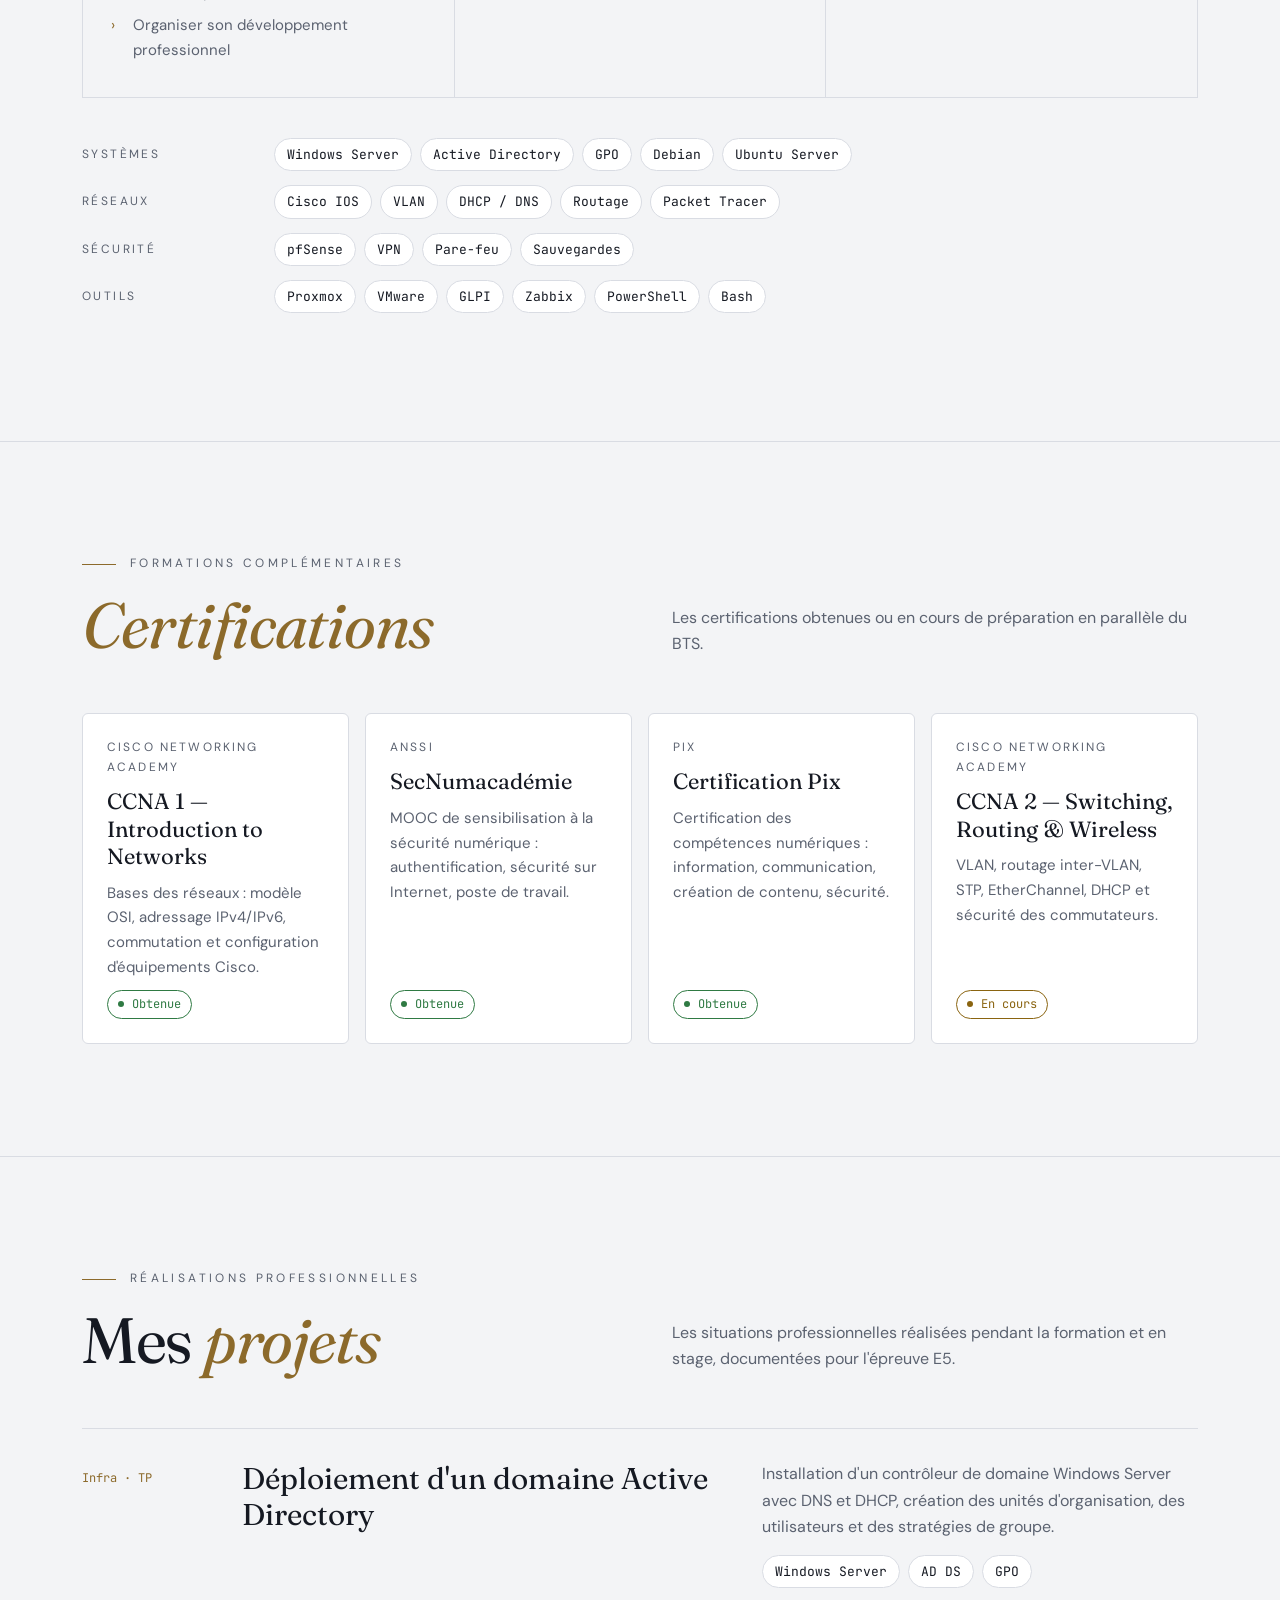
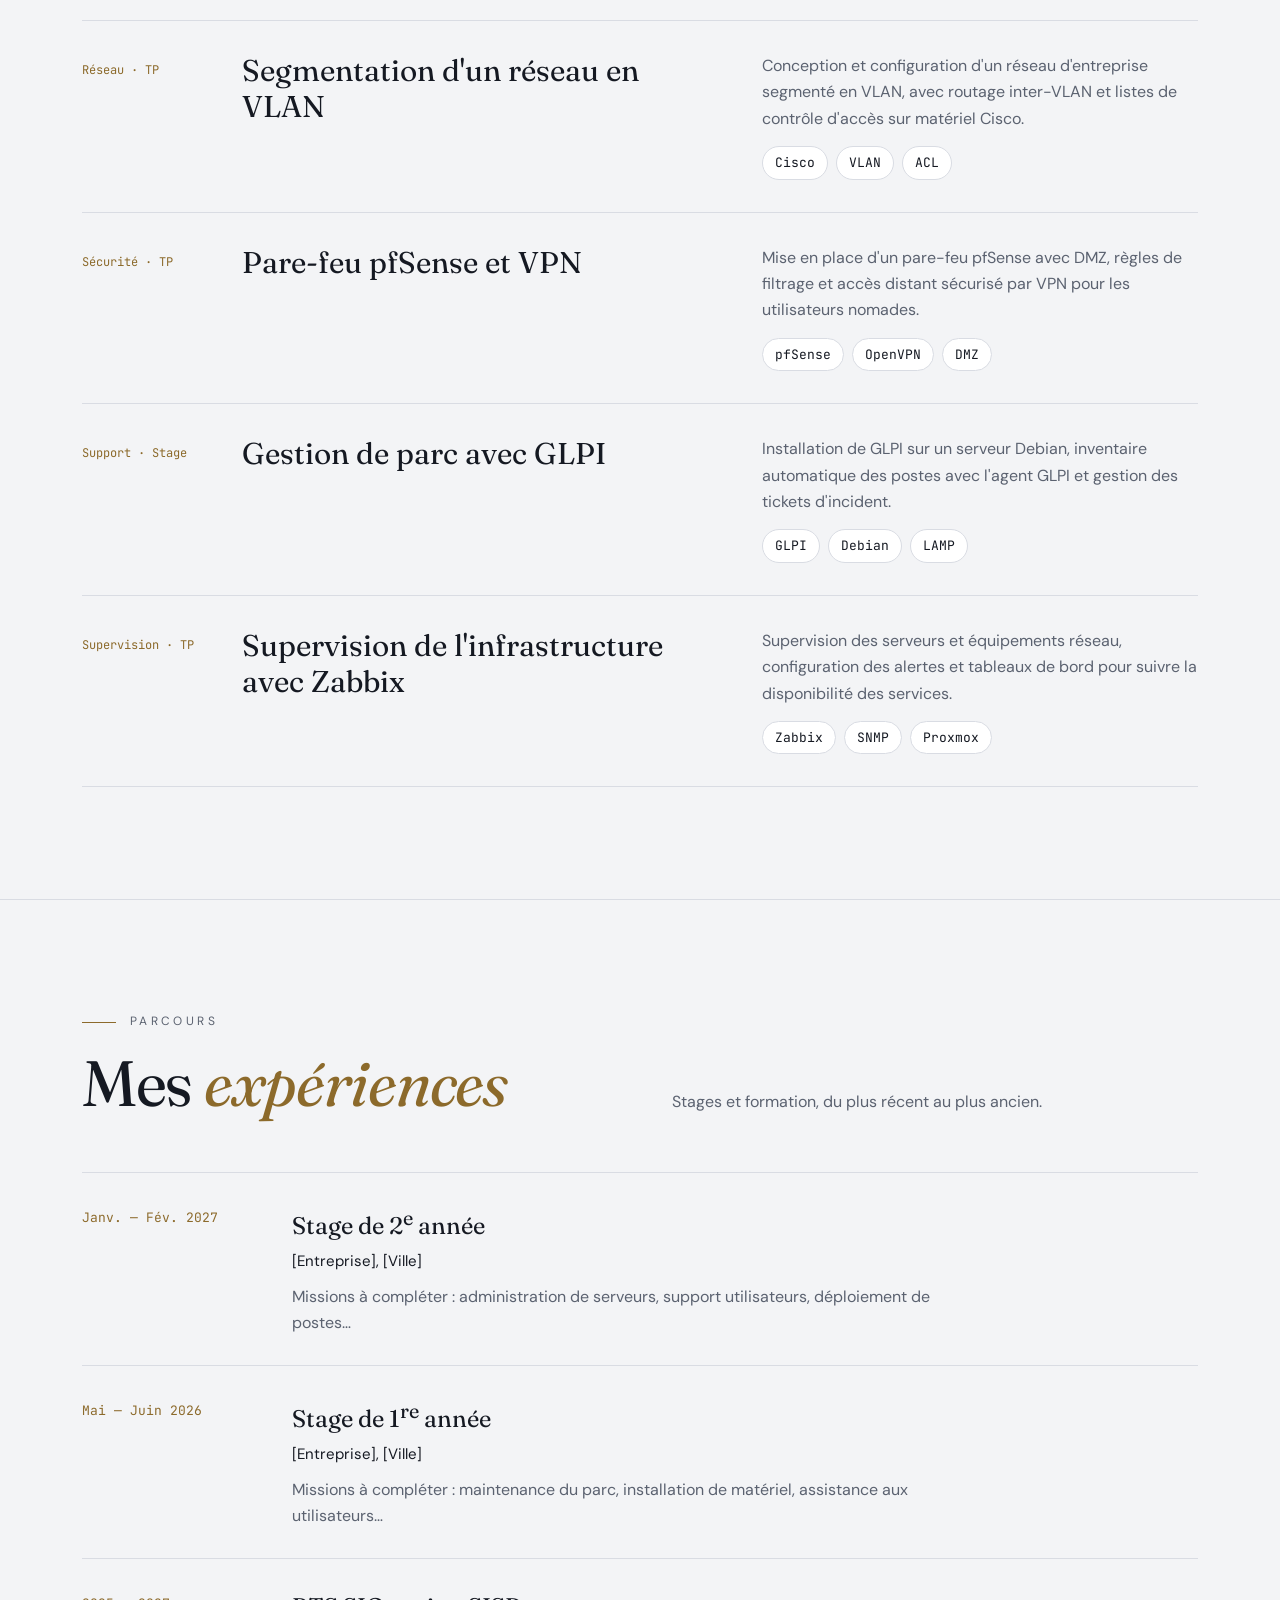
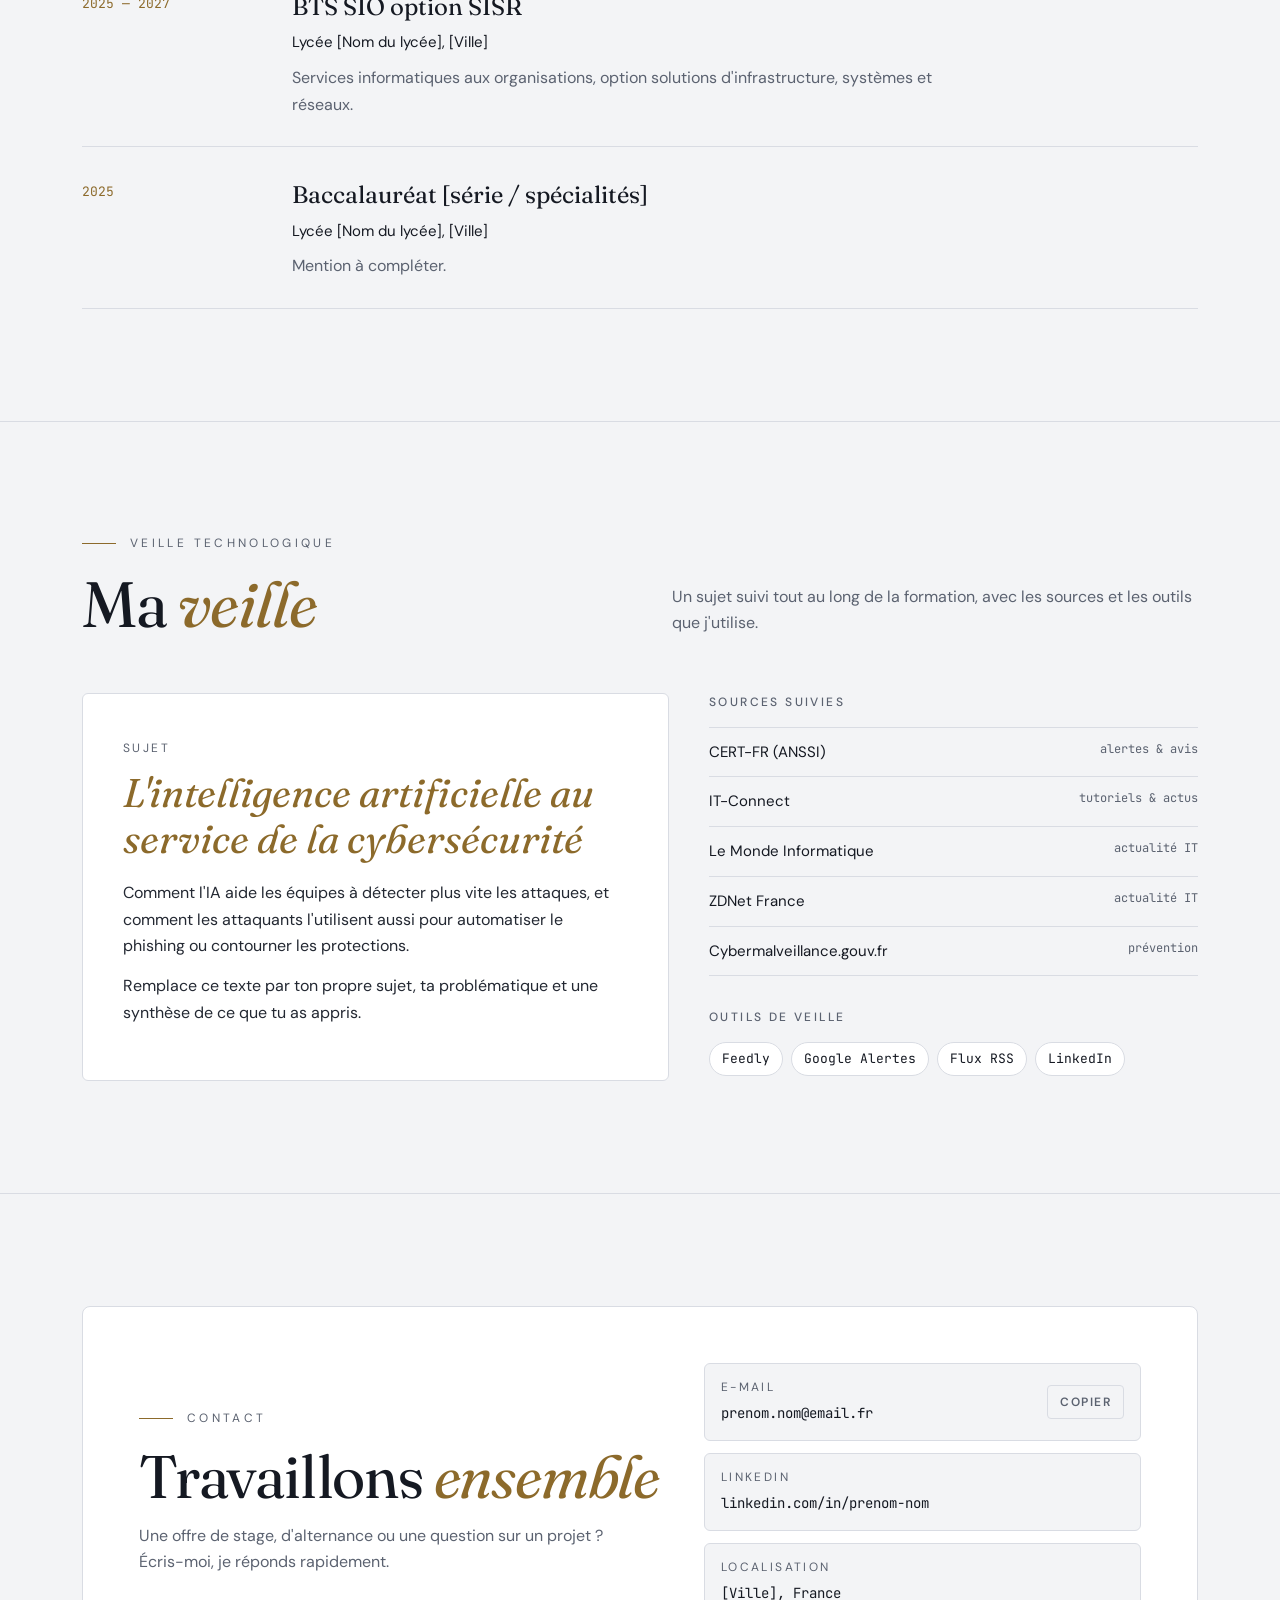
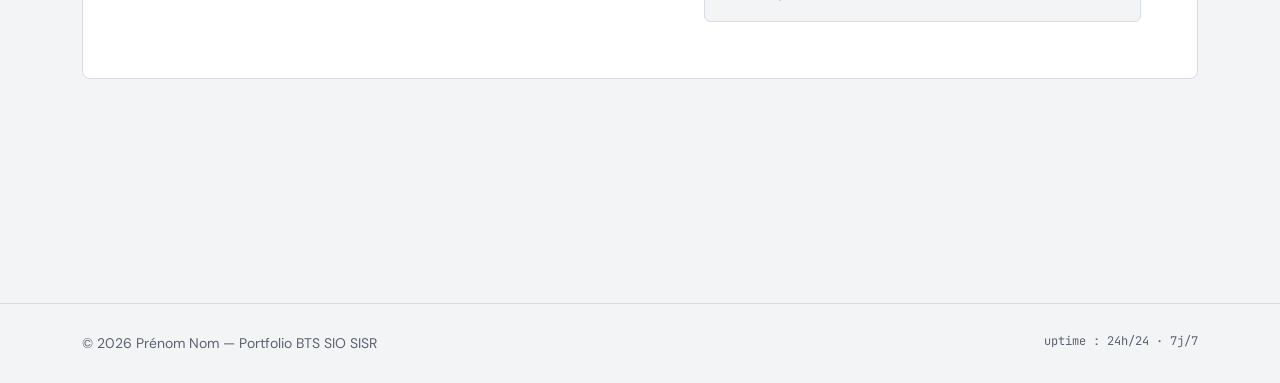
==== commit 0ccb6a40: "Add files via upload" ====
--- a/index.html
+++ b/index.html
@@ -9,7 +9,7 @@
 <link rel="preconnect" href="https://fonts.gstatic.com" crossorigin>
 <link rel="stylesheet" href="https://fonts.googleapis.com/css2?family=Fraunces:ital,opsz,wght@0,9..144,400;0,9..144,600;1,9..144,400;1,9..144,500&family=DM+Sans:wght@400;500;600&family=JetBrains+Mono:wght@400;500&display=swap">
 <style>
-/* Layout : colonne éditoriale de 1180px, nav collante, sections séparées par de fins filets ; côté droit du hero = carte « terminal » propre à l'option SISR */
+/* Layout : colonne éditoriale de 1180px, nav collante, sections séparées par de fins filets */
 :root {
   --bg: #0e1117;
   --surface: #151a23;
@@ -110,8 +110,7 @@
 
 /* ---------- Hero ---------- */
 .hero { padding-block: clamp(48px, 9vw, 110px) clamp(56px, 8vw, 96px); }
-.hero-grid { display: grid; grid-template-columns: minmax(0, 1.25fr) minmax(0, 1fr); gap: clamp(32px, 6vw, 80px); align-items: center; }
-@media (max-width: 900px) { .hero-grid { grid-template-columns: minmax(0, 1fr); } }
+.hero-grid { display: block; }
 .hero h1 {
   font-family: var(--display); font-weight: 400; margin: 26px 0 0;
   font-size: clamp(56px, 10vw, 128px); line-height: .98; letter-spacing: -.025em; text-wrap: balance;
@@ -137,21 +136,6 @@
 .socials a:hover { color: var(--accent); border-color: var(--accent); }
 .socials svg { width: 18px; height: 18px; }
 
-.term {
-  background: var(--surface); border: 1px solid var(--line); border-radius: 10px;
-  font-family: var(--mono); font-size: 13.5px; line-height: 1.8; overflow: hidden;
-  box-shadow: 0 30px 60px -30px rgba(0,0,0,.45);
-}
-.term-bar { display: flex; align-items: center; gap: 7px; padding: 12px 16px; border-bottom: 1px solid var(--line); background: var(--surface-2); }
-.term-bar i { width: 11px; height: 11px; border-radius: 50%; background: var(--line); }
-.term-bar span { margin-left: auto; font-size: 12px; color: var(--muted); }
-.term-body { padding: 20px 22px 24px; overflow-x: auto; }
-.term-body p { margin: 0; white-space: pre-wrap; }
-.term .p { color: var(--accent); }
-.term .o { color: var(--muted); margin-bottom: 10px; }
-.term .ok { color: var(--ok); }
-.cursor { display: inline-block; width: 8px; height: 1.05em; background: var(--accent); vertical-align: -2px; animation: blink 1.1s steps(1) infinite; }
-@keyframes blink { 50% { opacity: 0; } }
 
 /* ---------- Sections ---------- */
 section.block { border-top: 1px solid var(--line); padding-block: clamp(64px, 9vw, 112px); }
@@ -249,7 +233,6 @@
 
 @media (prefers-reduced-motion: reduce) {
   html { scroll-behavior: auto; }
-  .cursor { animation: none; }
   .btn:hover { transform: none; }
 }
 </style>
@@ -299,21 +282,6 @@
           <a href="#contact" aria-label="E-mail">
             <svg viewBox="0 0 24 24" fill="none" stroke="currentColor" stroke-width="1.8" stroke-linecap="round" stroke-linejoin="round"><rect x="3" y="5" width="18" height="14" rx="2"/><path d="m3.5 6.5 8.5 6.5 8.5-6.5"/></svg>
           </a>
-        </div>
-      </div>
-
-      <div class="term" aria-label="Présentation façon terminal">
-        <div class="term-bar"><i></i><i></i><i></i><span>ssh etudiant@portfolio</span></div>
-        <div class="term-body">
-          <p><span class="p">etudiant@sio:~$</span> whoami</p>
-          <p class="o">Prénom Nom · BTS SIO option SISR</p>
-          <p><span class="p">etudiant@sio:~$</span> cat specialites.txt</p>
-          <p class="o">Réseaux · Systèmes · Cybersécurité</p>
-          <p><span class="p">etudiant@sio:~$</span> systemctl status portfolio</p>
-          <p class="o"><span class="ok">● active (running)</span> — en ligne 24h/24, 7j/7</p>
-          <p><span class="p">etudiant@sio:~$</span> ping -c 1 stage</p>
-          <p class="o">Recherche une poursuite d'études / alternance pour 2027</p>
-          <p><span class="p">etudiant@sio:~$</span> <span class="cursor"></span></p>
         </div>
       </div>
     </div>
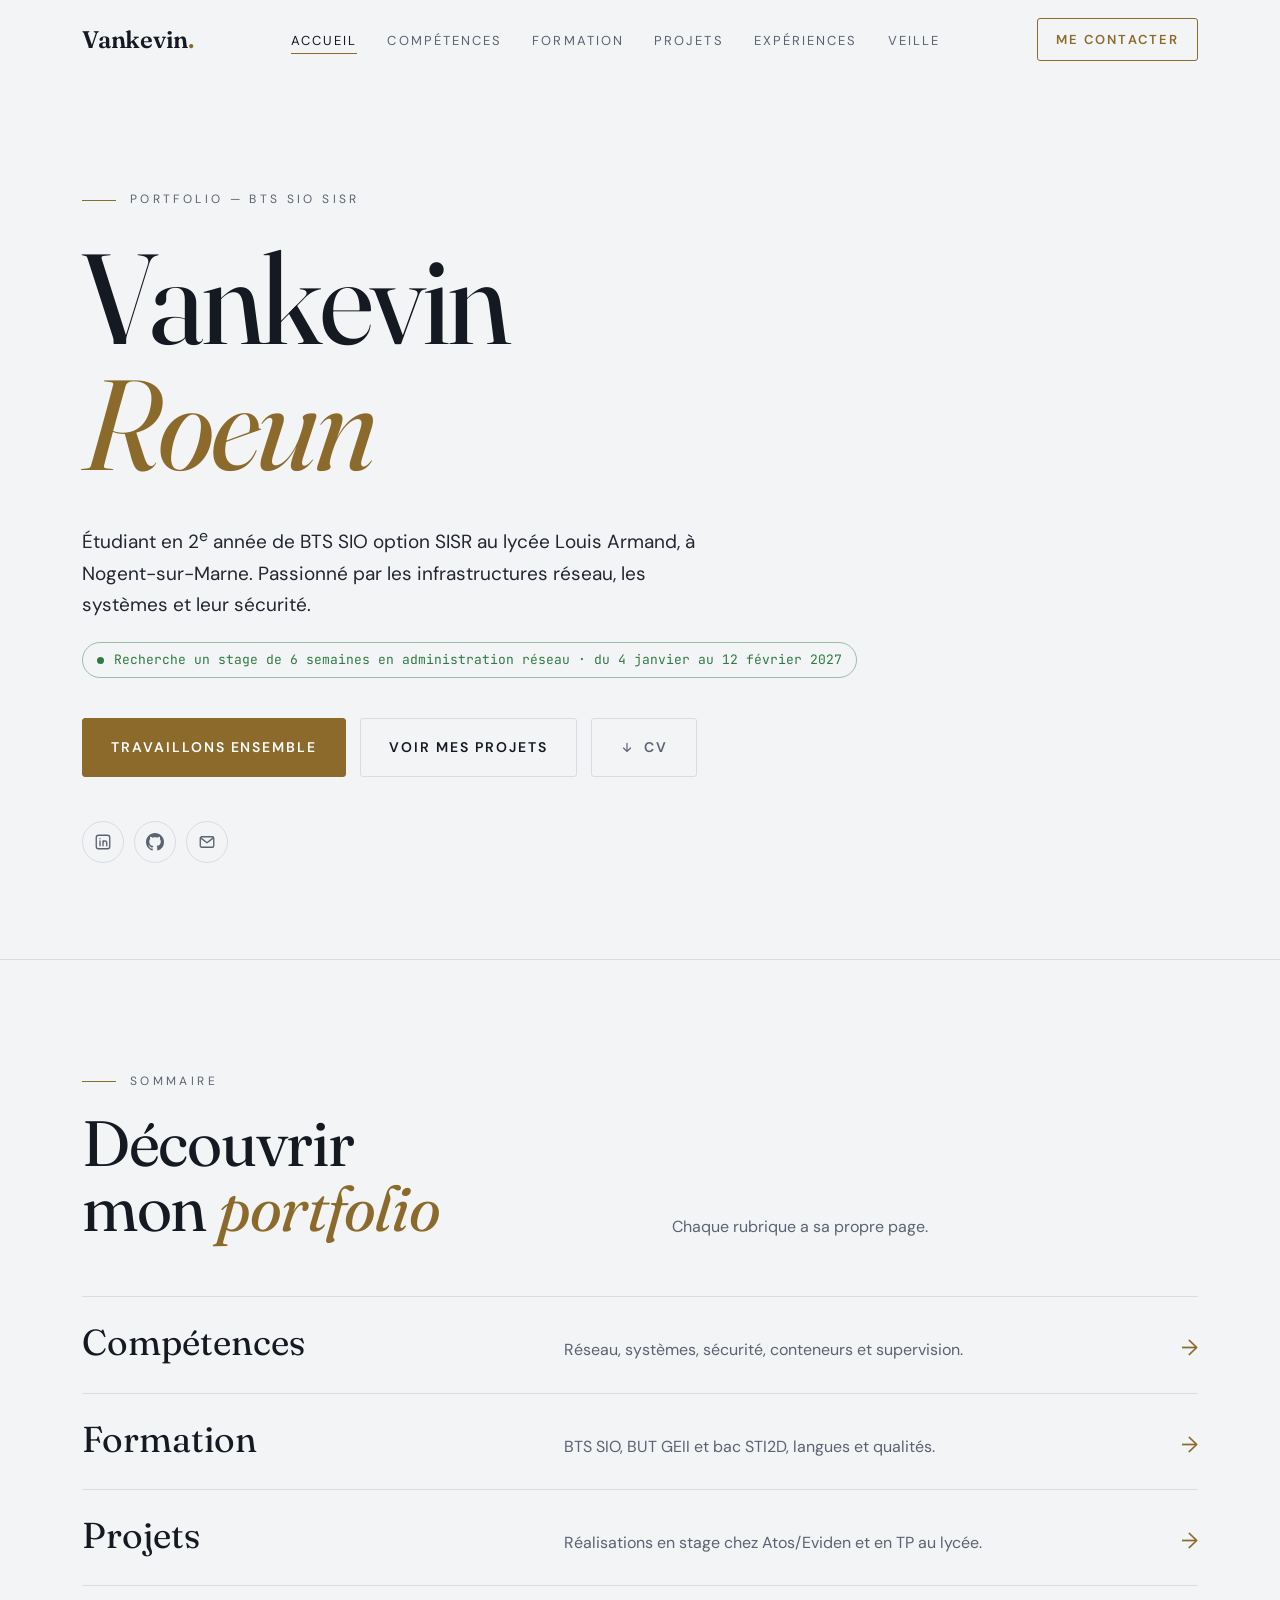
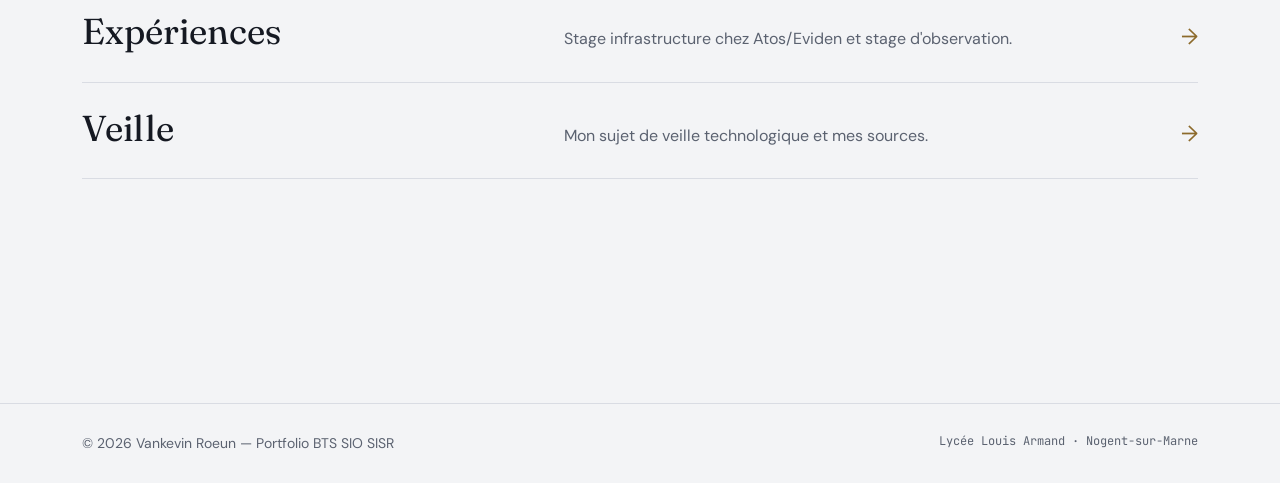
==== commit e663b5a6: "Add files via upload" ====
--- a/index.html
+++ b/index.html
@@ -3,283 +3,56 @@
 <head>
 <meta charset="utf-8">
 <meta name="viewport" content="width=device-width, initial-scale=1, viewport-fit=cover">
-<title>Portfolio BTS SIO SISR</title>
+<title>Vankevin Roeun — Portfolio BTS SIO SISR</title>
 <meta name="robots" content="noindex, nofollow, noarchive">
 <link rel="preconnect" href="https://fonts.googleapis.com">
 <link rel="preconnect" href="https://fonts.gstatic.com" crossorigin>
 <link rel="stylesheet" href="https://fonts.googleapis.com/css2?family=Fraunces:ital,opsz,wght@0,9..144,400;0,9..144,600;1,9..144,400;1,9..144,500&family=DM+Sans:wght@400;500;600&family=JetBrains+Mono:wght@400;500&display=swap">
-<style>
-/* Layout : colonne éditoriale de 1180px, nav collante, sections séparées par de fins filets */
-:root {
-  --bg: #0e1117;
-  --surface: #151a23;
-  --surface-2: #1b212c;
-  --line: #262e3b;
-  --fg: #ece7dc;
-  --muted: #9aa0ab;
-  --accent: #c8a565;
-  --accent-ink: #14110a;
-  --ok: #7fbf8e;
-  --warn: #d9b25f;
-  --display: "Fraunces", "Georgia", "Times New Roman", serif;
-  --body: "DM Sans", "Segoe UI", system-ui, sans-serif;
-  --mono: "JetBrains Mono", "Consolas", "Courier New", monospace;
-  --wrap: 1180px;
-  color-scheme: dark;
-}
-@media (prefers-color-scheme: light) {
-  :root:not([data-theme="dark"]) {
-    --bg: #f3f4f6; --surface: #ffffff; --surface-2: #eceef2; --line: #d9dce3;
-    --fg: #151922; --muted: #5b6270; --accent: #8c6a2b; --accent-ink: #ffffff;
-    --ok: #2f7a43; --warn: #8a6410; color-scheme: light;
-  }
-}
-:root[data-theme="light"] {
-  --bg: #f3f4f6; --surface: #ffffff; --surface-2: #eceef2; --line: #d9dce3;
-  --fg: #151922; --muted: #5b6270; --accent: #8c6a2b; --accent-ink: #ffffff;
-  --ok: #2f7a43; --warn: #8a6410; color-scheme: light;
-}
-
-* { box-sizing: border-box; }
-html { scroll-behavior: smooth; scroll-padding-top: 84px; }
-body {
-  margin: 0;
-  background: var(--bg); color: var(--fg);
-  font-family: var(--body); font-size: 16px; line-height: 1.65;
-  -webkit-font-smoothing: antialiased;
-}
-body::before {
-  content: ""; position: fixed; inset: 0 0 auto; height: env(safe-area-inset-top, 0px);
-  z-index: 60; background: var(--bg);
-}
-a { color: inherit; }
-:focus-visible { outline: 2px solid var(--accent); outline-offset: 3px; }
-.wrap {
-  max-width: var(--wrap); margin: 0 auto;
-  padding-left: max(16px, env(safe-area-inset-left, 0px));
-  padding-right: max(16px, env(safe-area-inset-right, 0px));
-}
-@media (min-width: 720px) { .wrap { padding-left: max(32px, env(safe-area-inset-left, 0px)); padding-right: max(32px, env(safe-area-inset-right, 0px)); } }
-
-.eyebrow {
-  display: flex; align-items: center; gap: 14px;
-  font-size: 12px; letter-spacing: .28em; text-transform: uppercase; color: var(--muted);
-}
-.eyebrow::before { content: ""; width: 34px; height: 1px; background: var(--accent); }
-
-/* ---------- Nav ---------- */
-header.nav {
-  position: sticky; top: env(safe-area-inset-top, 0px); z-index: 50;
-  background: color-mix(in srgb, var(--bg) 88%, transparent);
-  backdrop-filter: blur(10px); -webkit-backdrop-filter: blur(10px);
-  border-bottom: 1px solid transparent; transition: border-color .3s;
-}
-header.nav.scrolled { border-bottom-color: var(--line); }
-.nav-inner { display: flex; align-items: center; justify-content: space-between; gap: 24px; padding-block: 18px; }
-.logo { font-family: var(--display); font-size: 24px; font-weight: 600; text-decoration: none; letter-spacing: -.01em; }
-.logo span { color: var(--accent); }
-.nav-links { display: flex; align-items: center; gap: 30px; list-style: none; margin: 0; padding: 0; }
-.nav-links a {
-  text-decoration: none; font-size: 13px; letter-spacing: .16em; text-transform: uppercase;
-  color: var(--muted); padding-block: 4px; border-bottom: 1px solid transparent; transition: color .2s, border-color .2s;
-}
-.nav-links a:hover, .nav-links a.active { color: var(--fg); border-bottom-color: var(--accent); }
-.btn-outline-sm {
-  text-decoration: none; font-size: 13px; letter-spacing: .16em; text-transform: uppercase; font-weight: 600;
-  color: var(--accent); border: 1px solid var(--accent); padding: 10px 18px; border-radius: 3px;
-  transition: background .2s, color .2s; white-space: nowrap;
-}
-.btn-outline-sm:hover { background: var(--accent); color: var(--accent-ink); }
-.menu-btn {
-  display: none; background: none; border: 1px solid var(--line); color: var(--fg);
-  width: 42px; height: 42px; border-radius: 4px; cursor: pointer;
-}
-.menu-btn svg { width: 20px; height: 20px; }
-@media (max-width: 1020px) {
-  .menu-btn { display: inline-grid; place-items: center; }
-  .nav-links {
-    position: absolute; top: 100%; left: 0; right: 0; flex-direction: column; align-items: stretch; gap: 0;
-    background: var(--bg); border-bottom: 1px solid var(--line);
-    padding: 8px max(16px, env(safe-area-inset-right, 0px)) 20px max(16px, env(safe-area-inset-left, 0px));
-  }
-  .nav-links:not(.open) { display: none; }
-  .nav-links a { display: block; padding-block: 14px; border-bottom: 1px solid var(--line); }
-  .nav-links a.active { border-bottom-color: var(--line); color: var(--accent); }
-  .nav-cta { display: none; }
-}
-
-/* ---------- Hero ---------- */
-.hero { padding-block: clamp(48px, 9vw, 110px) clamp(56px, 8vw, 96px); }
-.hero-grid { display: block; }
-.hero h1 {
-  font-family: var(--display); font-weight: 400; margin: 26px 0 0;
-  font-size: clamp(56px, 10vw, 128px); line-height: .98; letter-spacing: -.025em; text-wrap: balance;
-}
-.hero h1 em { display: block; font-style: italic; color: var(--accent); font-weight: 400; }
-.hero .lead { max-width: 34em; margin: 36px 0 0; font-size: clamp(17px, 1.6vw, 19px); color: color-mix(in srgb, var(--fg) 82%, var(--muted)); }
-.cta-row { display: flex; flex-wrap: wrap; gap: 14px; margin-top: 40px; }
-.btn {
-  display: inline-flex; align-items: center; gap: 10px; text-decoration: none;
-  font-size: 14px; font-weight: 600; letter-spacing: .14em; text-transform: uppercase;
-  padding: 17px 28px; border-radius: 3px; border: 1px solid var(--line); transition: background .2s, border-color .2s, color .2s, transform .2s;
-}
-.btn:hover { transform: translateY(-2px); }
-.btn-primary { background: var(--accent); color: var(--accent-ink); border-color: var(--accent); }
-.btn-ghost:hover { border-color: var(--accent); }
-.btn-quiet { color: var(--muted); }
-.btn-quiet:hover { color: var(--fg); border-color: var(--muted); }
-.socials { display: flex; gap: 10px; margin-top: 44px; }
-.socials a {
-  width: 42px; height: 42px; display: grid; place-items: center; color: var(--muted);
-  border: 1px solid var(--line); border-radius: 50%; transition: color .2s, border-color .2s;
-}
-.socials a:hover { color: var(--accent); border-color: var(--accent); }
-.socials svg { width: 18px; height: 18px; }
-
-
-/* ---------- Sections ---------- */
-section.block { border-top: 1px solid var(--line); padding-block: clamp(64px, 9vw, 112px); }
-.sec-head { display: grid; grid-template-columns: minmax(0, 1fr) minmax(0, 1fr); gap: 24px 64px; align-items: end; margin-bottom: clamp(36px, 5vw, 56px); }
-@media (max-width: 820px) { .sec-head { grid-template-columns: minmax(0, 1fr); } }
-.sec-head h2 {
-  font-family: var(--display); font-weight: 400; margin: 18px 0 0;
-  font-size: clamp(38px, 5.4vw, 64px); line-height: 1.02; letter-spacing: -.02em; text-wrap: balance;
-}
-.sec-head h2 em { color: var(--accent); }
-.sec-head p { margin: 0; color: var(--muted); max-width: 34em; }
-
-/* Compétences */
-.blocs { display: grid; grid-template-columns: repeat(3, minmax(0, 1fr)); gap: 1px; background: var(--line); border: 1px solid var(--line); }
-@media (max-width: 900px) { .blocs { grid-template-columns: minmax(0, 1fr); } }
-.bloc { background: var(--bg); padding: 32px 28px 34px; display: flex; flex-direction: column; gap: 14px; }
-.bloc .code { font-family: var(--mono); font-size: 12px; color: var(--accent); letter-spacing: .08em; }
-.bloc h3 { font-family: var(--display); font-weight: 400; font-size: 25px; line-height: 1.2; margin: 0; }
-.bloc ul { margin: 6px 0 0; padding: 0; list-style: none; display: grid; gap: 8px; color: var(--muted); font-size: 15px; }
-.bloc li { display: grid; grid-template-columns: 14px minmax(0, 1fr); gap: 8px; }
-.bloc li::before { content: "›"; color: var(--accent); }
-.stack { margin-top: 40px; display: grid; grid-template-columns: 160px minmax(0, 1fr); gap: 14px 32px; }
-@media (max-width: 640px) { .stack { grid-template-columns: minmax(0, 1fr); gap: 8px; } .stack dd + dt { margin-top: 14px; } }
-.stack dt { font-size: 12px; letter-spacing: .2em; text-transform: uppercase; color: var(--muted); padding-top: 7px; }
-.stack dd { margin: 0; display: flex; flex-wrap: wrap; gap: 8px; }
-.chip { font-family: var(--mono); font-size: 13px; padding: 5px 12px; border: 1px solid var(--line); border-radius: 999px; background: var(--surface); }
-
-/* Certifications */
-.certs { display: grid; grid-template-columns: repeat(auto-fill, minmax(260px, 1fr)); gap: 16px; }
-.cert { border: 1px solid var(--line); background: var(--surface); border-radius: 6px; padding: 24px; display: flex; flex-direction: column; gap: 10px; }
-.cert .org { font-size: 12px; letter-spacing: .18em; text-transform: uppercase; color: var(--muted); }
-.cert h3 { margin: 0; font-family: var(--display); font-weight: 400; font-size: 22px; line-height: 1.25; }
-.cert p { margin: 0; color: var(--muted); font-size: 15px; flex: 1; }
-.status { align-self: flex-start; display: inline-flex; align-items: center; gap: 8px; font-family: var(--mono); font-size: 12px; padding: 4px 10px; border-radius: 999px; border: 1px solid currentColor; }
-.status::before { content: ""; width: 6px; height: 6px; border-radius: 50%; background: currentColor; }
-.status.done { color: var(--ok); }
-.status.wip { color: var(--warn); }
-
-/* Projets */
-.projects { display: grid; gap: 0; border-top: 1px solid var(--line); }
-.project {
-  display: grid; grid-template-columns: 120px minmax(0, 1.1fr) minmax(0, 1fr); gap: 16px 40px;
-  padding-block: 32px; border-bottom: 1px solid var(--line); align-items: start;
-}
-@media (max-width: 820px) { .project { grid-template-columns: minmax(0, 1fr); } }
-.project .kind { font-family: var(--mono); font-size: 12px; color: var(--accent); padding-top: 8px; }
-.project h3 { margin: 0; font-family: var(--display); font-weight: 400; font-size: clamp(24px, 2.6vw, 30px); line-height: 1.2; }
-.project p { margin: 0; color: var(--muted); }
-.project .tags { display: flex; flex-wrap: wrap; gap: 8px; margin-top: 14px; }
-
-/* Expériences */
-.timeline { display: grid; gap: 0; }
-.step { display: grid; grid-template-columns: 170px minmax(0, 1fr); gap: 8px 40px; padding-block: 28px; border-top: 1px solid var(--line); }
-.step:last-child { border-bottom: 1px solid var(--line); }
-@media (max-width: 680px) { .step { grid-template-columns: minmax(0, 1fr); } }
-.step time { font-family: var(--mono); font-size: 13px; color: var(--accent); padding-top: 6px; font-variant-numeric: tabular-nums; }
-.step h3 { margin: 0; font-family: var(--display); font-weight: 400; font-size: 24px; }
-.step .where { color: var(--fg); font-size: 15px; margin: 4px 0 10px; }
-.step p { margin: 0; color: var(--muted); max-width: 42em; }
-
-/* Veille */
-.veille { display: grid; grid-template-columns: minmax(0, 1.2fr) minmax(0, 1fr); gap: 40px; }
-@media (max-width: 900px) { .veille { grid-template-columns: minmax(0, 1fr); } }
-.veille-main { border: 1px solid var(--line); background: var(--surface); border-radius: 6px; padding: clamp(24px, 4vw, 40px); }
-.veille-main .topic { font-family: var(--display); font-style: italic; font-size: clamp(28px, 3.4vw, 40px); line-height: 1.15; margin: 10px 0 18px; color: var(--accent); }
-.veille-main p { margin: 0 0 14px; color: color-mix(in srgb, var(--fg) 80%, var(--muted)); }
-.veille-side h3 { font-size: 12px; letter-spacing: .2em; text-transform: uppercase; color: var(--muted); font-weight: 500; margin: 0 0 14px; }
-.sources { list-style: none; margin: 0 0 32px; padding: 0; border-top: 1px solid var(--line); }
-.sources li { display: flex; justify-content: space-between; gap: 16px; padding-block: 12px; border-bottom: 1px solid var(--line); font-size: 15px; }
-.sources li span:last-child { color: var(--muted); font-family: var(--mono); font-size: 12px; text-align: right; }
-.label { font-size: 12px; letter-spacing: .2em; text-transform: uppercase; color: var(--muted); }
-
-/* Contact */
-.contact-card {
-  display: grid; grid-template-columns: minmax(0, 1.2fr) minmax(0, 1fr); gap: 40px; align-items: center;
-  border: 1px solid var(--line); border-radius: 8px; background: var(--surface); padding: clamp(28px, 5vw, 56px);
-}
-@media (max-width: 860px) { .contact-card { grid-template-columns: minmax(0, 1fr); } }
-.contact-card h2 { font-family: var(--display); font-weight: 400; font-size: clamp(36px, 5vw, 60px); line-height: 1.04; margin: 16px 0 16px; letter-spacing: -.02em; text-wrap: balance; }
-.contact-card h2 em { color: var(--accent); }
-.contact-card > div > p { margin: 0; color: var(--muted); max-width: 30em; }
-.contact-list { display: grid; gap: 12px; }
-.contact-row { display: flex; align-items: center; justify-content: space-between; gap: 12px; padding: 14px 16px; border: 1px solid var(--line); border-radius: 6px; background: var(--bg); min-width: 0; }
-.contact-row div { min-width: 0; }
-.contact-row .label { display: block; margin-bottom: 2px; }
-.contact-row .val { font-family: var(--mono); font-size: 14px; overflow-wrap: anywhere; }
-.contact-row a.val { text-decoration: none; }
-.contact-row a.val:hover { color: var(--accent); }
-.copy { flex-shrink: 0; background: none; border: 1px solid var(--line); color: var(--muted); font: 600 12px var(--body); letter-spacing: .12em; text-transform: uppercase; padding: 8px 12px; border-radius: 4px; cursor: pointer; }
-.copy:hover { color: var(--accent); border-color: var(--accent); }
-
-footer { border-top: 1px solid var(--line); padding-block: 28px; margin-top: clamp(64px, 9vw, 112px); color: var(--muted); font-size: 14px; }
-.foot { display: flex; flex-wrap: wrap; justify-content: space-between; gap: 12px; }
-.foot .mono { font-family: var(--mono); font-size: 12px; }
-
-@media (prefers-reduced-motion: reduce) {
-  html { scroll-behavior: auto; }
-  .btn:hover { transform: none; }
-}
-</style>
+<link rel="stylesheet" href="style.css">
 </head>
 <body>
-
 <header class="nav" id="top">
   <div class="wrap nav-inner">
-    <a class="logo" href="#accueil">Prénom<span>.</span></a>
+    <a class="logo" href="index.html">Vankevin<span>.</span></a>
     <button class="menu-btn" id="menu-btn" aria-label="Ouvrir le menu" aria-expanded="false" aria-controls="nav-links">
       <svg viewBox="0 0 24 24" fill="none" stroke="currentColor" stroke-width="1.8" stroke-linecap="round"><path d="M4 7h16M4 12h16M4 17h16"/></svg>
     </button>
     <ul class="nav-links" id="nav-links">
-      <li><a href="#accueil" class="active">Accueil</a></li>
-      <li><a href="#competences">Compétences</a></li>
-      <li><a href="#certifications">Certifications</a></li>
-      <li><a href="#projets">Projets</a></li>
-      <li><a href="#experiences">Expériences</a></li>
-      <li><a href="#veille">Veille</a></li>
+      <li><a href="index.html" class="active" aria-current="page">Accueil</a></li>
+      <li><a href="competences.html">Compétences</a></li>
+      <li><a href="formation.html">Formation</a></li>
+      <li><a href="projets.html">Projets</a></li>
+      <li><a href="experiences.html">Expériences</a></li>
+      <li><a href="veille.html">Veille</a></li>
+      <li class="nav-mobile-only"><a href="contact.html">Contact</a></li>
     </ul>
-    <a class="btn-outline-sm nav-cta" href="#contact">Me contacter</a>
+    <a class="btn-outline-sm nav-cta" href="contact.html">Me contacter</a>
   </div>
 </header>
 
 <main>
-  <!-- ================= ACCUEIL ================= -->
   <section class="hero" id="accueil">
     <div class="wrap hero-grid">
       <div>
         <div class="eyebrow">Portfolio — BTS SIO SISR</div>
-        <h1>Prénom <em>Nom</em></h1>
-        <p class="lead">Étudiant en 2<sup>e</sup> année de BTS SIO option SISR au lycée [Nom du lycée], [Ville]. Passionné par l'administration des systèmes, les réseaux et la cybersécurité.</p>
+        <h1>Vankevin <em>Roeun</em></h1>
+        <p class="lead">Étudiant en 2<sup>e</sup> année de BTS SIO option SISR au lycée Louis Armand, à Nogent-sur-Marne. Passionné par les infrastructures réseau, les systèmes et leur sécurité.</p>
+        <p class="avail">Recherche un stage de 6 semaines en administration réseau · du 4 janvier au 12 février 2027</p>
         <div class="cta-row">
-          <a class="btn btn-primary" href="#contact">Travaillons ensemble</a>
-          <a class="btn btn-ghost" href="#projets">Voir mes projets</a>
-          <a class="btn btn-quiet" href="#experiences" title="Parcours et CV">
+          <a class="btn btn-primary" href="contact.html">Travaillons ensemble</a>
+          <a class="btn btn-ghost" href="projets.html">Voir mes projets</a>
+          <a class="btn btn-quiet" href="cv-vankevin-roeun.pdf" target="_blank" rel="noopener" title="Ouvrir mon CV (PDF)">
             <svg width="14" height="14" viewBox="0 0 24 24" fill="none" stroke="currentColor" stroke-width="2" stroke-linecap="round"><path d="M12 4v14M6 12l6 6 6-6"/></svg>CV
           </a>
         </div>
         <div class="socials">
-          <a href="https://www.linkedin.com/" target="_blank" rel="noopener" aria-label="LinkedIn">
+          <a href="https://www.linkedin.com/in/vankevin-roeun" target="_blank" rel="noopener" aria-label="LinkedIn">
             <svg viewBox="0 0 24 24" fill="none" stroke="currentColor" stroke-width="1.8" stroke-linecap="round"><rect x="3" y="3" width="18" height="18" rx="3"/><path d="M8 10.5V17M8 7.5v.01M12 17v-6.5M12 13.5c0-2 1.2-3 2.6-3s2.4 1 2.4 3V17"/></svg>
           </a>
-          <a href="https://github.com/" target="_blank" rel="noopener" aria-label="GitHub">
+          <a href="https://github.com/Vankevin1" target="_blank" rel="noopener" aria-label="GitHub">
             <svg viewBox="0 0 16 16" fill="currentColor"><path d="M8 0C3.58 0 0 3.58 0 8c0 3.54 2.29 6.53 5.47 7.59.4.07.55-.17.55-.38 0-.19-.01-.82-.01-1.49-2.01.37-2.53-.49-2.69-.94-.09-.23-.48-.94-.82-1.13-.28-.15-.68-.52-.01-.53.63-.01 1.08.58 1.23.82.72 1.21 1.87.87 2.33.66.07-.52.28-.87.51-1.07-1.78-.2-3.64-.89-3.64-3.95 0-.87.31-1.59.82-2.15-.08-.2-.36-1.02.08-2.12 0 0 .67-.21 2.2.82.64-.18 1.32-.27 2-.27.68 0 1.36.09 2 .27 1.53-1.04 2.2-.82 2.2-.82.44 1.1.16 1.92.08 2.12.51.56.82 1.27.82 2.15 0 3.07-1.87 3.75-3.65 3.95.29.25.54.73.54 1.48 0 1.07-.01 1.93-.01 2.2 0 .21.15.46.55.38A8.01 8.01 0 0 0 16 8c0-4.42-3.58-8-8-8z"/></svg>
           </a>
-          <a href="#contact" aria-label="E-mail">
+          <a href="mailto:vankevin.roeun.sio@gmail.com" aria-label="E-mail">
             <svg viewBox="0 0 24 24" fill="none" stroke="currentColor" stroke-width="1.8" stroke-linecap="round" stroke-linejoin="round"><rect x="3" y="5" width="18" height="14" rx="2"/><path d="m3.5 6.5 8.5 6.5 8.5-6.5"/></svg>
           </a>
         </div>
@@ -287,328 +60,33 @@
     </div>
   </section>
 
-  <!-- ================= COMPÉTENCES ================= -->
-  <section class="block" id="competences">
+  <section class="block" id="sommaire">
     <div class="wrap">
       <div class="sec-head">
         <div>
-          <div class="eyebrow">Référentiel BTS SIO</div>
-          <h2>Mes <em>compétences</em></h2>
+          <div class="eyebrow">Sommaire</div>
+          <h2>Découvrir mon <em>portfolio</em></h2>
         </div>
-        <p>Les trois blocs du référentiel, mis en pratique en cours, en TP et pendant mes stages.</p>
+        <p>Chaque rubrique a sa propre page.</p>
       </div>
-
-      <div class="blocs">
-        <article class="bloc">
-          <span class="code">BLOC 1</span>
-          <h3>Support et mise à disposition de services informatiques</h3>
-          <ul>
-            <li>Gérer le patrimoine informatique (inventaire, GLPI)</li>
-            <li>Répondre aux incidents et aux demandes d'assistance</li>
-            <li>Développer la présence en ligne de l'organisation</li>
-            <li>Travailler en mode projet</li>
-            <li>Mettre à disposition un service informatique</li>
-            <li>Organiser son développement professionnel</li>
-          </ul>
-        </article>
-        <article class="bloc">
-          <span class="code">BLOC 2 · SISR</span>
-          <h3>Administration des systèmes et des réseaux</h3>
-          <ul>
-            <li>Concevoir une solution d'infrastructure réseau</li>
-            <li>Installer, tester et déployer une infrastructure</li>
-            <li>Exploiter, dépanner et superviser l'infrastructure</li>
-            <li>Virtualisation et haute disponibilité</li>
-          </ul>
-        </article>
-        <article class="bloc">
-          <span class="code">BLOC 3</span>
-          <h3>Cybersécurité des services informatiques</h3>
-          <ul>
-            <li>Protéger les données à caractère personnel (RGPD)</li>
-            <li>Préserver l'identité numérique de l'organisation</li>
-            <li>Sécuriser les équipements et les usages</li>
-            <li>Garantir la disponibilité, l'intégrité et la confidentialité</li>
-            <li>Cybersécuriser une infrastructure réseau</li>
-          </ul>
-        </article>
-      </div>
-
-      <dl class="stack">
-        <dt>Systèmes</dt>
-        <dd><span class="chip">Windows Server</span><span class="chip">Active Directory</span><span class="chip">GPO</span><span class="chip">Debian</span><span class="chip">Ubuntu Server</span></dd>
-        <dt>Réseaux</dt>
-        <dd><span class="chip">Cisco IOS</span><span class="chip">VLAN</span><span class="chip">DHCP / DNS</span><span class="chip">Routage</span><span class="chip">Packet Tracer</span></dd>
-        <dt>Sécurité</dt>
-        <dd><span class="chip">pfSense</span><span class="chip">VPN</span><span class="chip">Pare-feu</span><span class="chip">Sauvegardes</span></dd>
-        <dt>Outils</dt>
-        <dd><span class="chip">Proxmox</span><span class="chip">VMware</span><span class="chip">GLPI</span><span class="chip">Zabbix</span><span class="chip">PowerShell</span><span class="chip">Bash</span></dd>
-      </dl>
-    </div>
-  </section>
-
-  <!-- ================= CERTIFICATIONS ================= -->
-  <section class="block" id="certifications">
-    <div class="wrap">
-      <div class="sec-head">
-        <div>
-          <div class="eyebrow">Formations complémentaires</div>
-          <h2><em>Certifications</em></h2>
-        </div>
-        <p>Les certifications obtenues ou en cours de préparation en parallèle du BTS.</p>
-      </div>
-      <div class="certs">
-        <article class="cert">
-          <span class="org">Cisco Networking Academy</span>
-          <h3>CCNA 1 — Introduction to Networks</h3>
-          <p>Bases des réseaux : modèle OSI, adressage IPv4/IPv6, commutation et configuration d'équipements Cisco.</p>
-          <span class="status done">Obtenue</span>
-        </article>
-        <article class="cert">
-          <span class="org">ANSSI</span>
-          <h3>SecNumacadémie</h3>
-          <p>MOOC de sensibilisation à la sécurité numérique : authentification, sécurité sur Internet, poste de travail.</p>
-          <span class="status done">Obtenue</span>
-        </article>
-        <article class="cert">
-          <span class="org">Pix</span>
-          <h3>Certification Pix</h3>
-          <p>Certification des compétences numériques : information, communication, création de contenu, sécurité.</p>
-          <span class="status done">Obtenue</span>
-        </article>
-        <article class="cert">
-          <span class="org">Cisco Networking Academy</span>
-          <h3>CCNA 2 — Switching, Routing &amp; Wireless</h3>
-          <p>VLAN, routage inter-VLAN, STP, EtherChannel, DHCP et sécurité des commutateurs.</p>
-          <span class="status wip">En cours</span>
-        </article>
-      </div>
-    </div>
-  </section>
-
-  <!-- ================= PROJETS ================= -->
-  <section class="block" id="projets">
-    <div class="wrap">
-      <div class="sec-head">
-        <div>
-          <div class="eyebrow">Réalisations professionnelles</div>
-          <h2>Mes <em>projets</em></h2>
-        </div>
-        <p>Les situations professionnelles réalisées pendant la formation et en stage, documentées pour l'épreuve E5.</p>
-      </div>
-      <div class="projects">
-        <article class="project">
-          <span class="kind">Infra · TP</span>
-          <div><h3>Déploiement d'un domaine Active Directory</h3></div>
-          <div>
-            <p>Installation d'un contrôleur de domaine Windows Server avec DNS et DHCP, création des unités d'organisation, des utilisateurs et des stratégies de groupe.</p>
-            <div class="tags"><span class="chip">Windows Server</span><span class="chip">AD DS</span><span class="chip">GPO</span></div>
-          </div>
-        </article>
-        <article class="project">
-          <span class="kind">Réseau · TP</span>
-          <div><h3>Segmentation d'un réseau en VLAN</h3></div>
-          <div>
-            <p>Conception et configuration d'un réseau d'entreprise segmenté en VLAN, avec routage inter-VLAN et listes de contrôle d'accès sur matériel Cisco.</p>
-            <div class="tags"><span class="chip">Cisco</span><span class="chip">VLAN</span><span class="chip">ACL</span></div>
-          </div>
-        </article>
-        <article class="project">
-          <span class="kind">Sécurité · TP</span>
-          <div><h3>Pare-feu pfSense et VPN</h3></div>
-          <div>
-            <p>Mise en place d'un pare-feu pfSense avec DMZ, règles de filtrage et accès distant sécurisé par VPN pour les utilisateurs nomades.</p>
-            <div class="tags"><span class="chip">pfSense</span><span class="chip">OpenVPN</span><span class="chip">DMZ</span></div>
-          </div>
-        </article>
-        <article class="project">
-          <span class="kind">Support · Stage</span>
-          <div><h3>Gestion de parc avec GLPI</h3></div>
-          <div>
-            <p>Installation de GLPI sur un serveur Debian, inventaire automatique des postes avec l'agent GLPI et gestion des tickets d'incident.</p>
-            <div class="tags"><span class="chip">GLPI</span><span class="chip">Debian</span><span class="chip">LAMP</span></div>
-          </div>
-        </article>
-        <article class="project">
-          <span class="kind">Supervision · TP</span>
-          <div><h3>Supervision de l'infrastructure avec Zabbix</h3></div>
-          <div>
-            <p>Supervision des serveurs et équipements réseau, configuration des alertes et tableaux de bord pour suivre la disponibilité des services.</p>
-            <div class="tags"><span class="chip">Zabbix</span><span class="chip">SNMP</span><span class="chip">Proxmox</span></div>
-          </div>
-        </article>
-      </div>
-    </div>
-  </section>
-
-  <!-- ================= EXPÉRIENCES ================= -->
-  <section class="block" id="experiences">
-    <div class="wrap">
-      <div class="sec-head">
-        <div>
-          <div class="eyebrow">Parcours</div>
-          <h2>Mes <em>expériences</em></h2>
-        </div>
-        <p>Stages et formation, du plus récent au plus ancien.</p>
-      </div>
-      <div class="timeline">
-        <article class="step">
-          <time>Janv. — Fév. 2027</time>
-          <div>
-            <h3>Stage de 2<sup>e</sup> année</h3>
-            <p class="where">[Entreprise], [Ville]</p>
-            <p>Missions à compléter : administration de serveurs, support utilisateurs, déploiement de postes…</p>
-          </div>
-        </article>
-        <article class="step">
-          <time>Mai — Juin 2026</time>
-          <div>
-            <h3>Stage de 1<sup>re</sup> année</h3>
-            <p class="where">[Entreprise], [Ville]</p>
-            <p>Missions à compléter : maintenance du parc, installation de matériel, assistance aux utilisateurs…</p>
-          </div>
-        </article>
-        <article class="step">
-          <time>2025 — 2027</time>
-          <div>
-            <h3>BTS SIO option SISR</h3>
-            <p class="where">Lycée [Nom du lycée], [Ville]</p>
-            <p>Services informatiques aux organisations, option solutions d'infrastructure, systèmes et réseaux.</p>
-          </div>
-        </article>
-        <article class="step">
-          <time>2025</time>
-          <div>
-            <h3>Baccalauréat [série / spécialités]</h3>
-            <p class="where">Lycée [Nom du lycée], [Ville]</p>
-            <p>Mention à compléter.</p>
-          </div>
-        </article>
-      </div>
-    </div>
-  </section>
-
-  <!-- ================= VEILLE ================= -->
-  <section class="block" id="veille">
-    <div class="wrap">
-      <div class="sec-head">
-        <div>
-          <div class="eyebrow">Veille technologique</div>
-          <h2>Ma <em>veille</em></h2>
-        </div>
-        <p>Un sujet suivi tout au long de la formation, avec les sources et les outils que j'utilise.</p>
-      </div>
-      <div class="veille">
-        <article class="veille-main">
-          <span class="label">Sujet</span>
-          <p class="topic">L'intelligence artificielle au service de la cybersécurité</p>
-          <p>Comment l'IA aide les équipes à détecter plus vite les attaques, et comment les attaquants l'utilisent aussi pour automatiser le phishing ou contourner les protections.</p>
-          <p>Remplace ce texte par ton propre sujet, ta problématique et une synthèse de ce que tu as appris.</p>
-        </article>
-        <aside class="veille-side">
-          <h3>Sources suivies</h3>
-          <ul class="sources">
-            <li><span>CERT-FR (ANSSI)</span><span>alertes &amp; avis</span></li>
-            <li><span>IT-Connect</span><span>tutoriels &amp; actus</span></li>
-            <li><span>Le Monde Informatique</span><span>actualité IT</span></li>
-            <li><span>ZDNet France</span><span>actualité IT</span></li>
-            <li><span>Cybermalveillance.gouv.fr</span><span>prévention</span></li>
-          </ul>
-          <h3>Outils de veille</h3>
-          <div class="tags" style="display:flex;flex-wrap:wrap;gap:8px"><span class="chip">Feedly</span><span class="chip">Google Alertes</span><span class="chip">Flux RSS</span><span class="chip">LinkedIn</span></div>
-        </aside>
-      </div>
-    </div>
-  </section>
-
-  <!-- ================= CONTACT ================= -->
-  <section class="block" id="contact">
-    <div class="wrap">
-      <div class="contact-card">
-        <div>
-          <div class="eyebrow">Contact</div>
-          <h2>Travaillons <em>ensemble</em></h2>
-          <p>Une offre de stage, d'alternance ou une question sur un projet ? Écris-moi, je réponds rapidement.</p>
-        </div>
-        <div class="contact-list">
-          <div class="contact-row">
-            <div><span class="label">E-mail</span><span class="val" id="mail">prenom.nom@email.fr</span></div>
-            <button class="copy" id="copy-mail" type="button">Copier</button>
-          </div>
-          <div class="contact-row">
-            <div><span class="label">LinkedIn</span><a class="val" href="https://www.linkedin.com/" target="_blank" rel="noopener">linkedin.com/in/prenom-nom</a></div>
-          </div>
-          <div class="contact-row">
-            <div><span class="label">Localisation</span><span class="val">[Ville], France</span></div>
-          </div>
-        </div>
-      </div>
+      <nav class="index-list" aria-label="Rubriques du portfolio">
+        <a href="competences.html"><span class="ix-name">Compétences</span><span class="ix-desc">Réseau, systèmes, sécurité, conteneurs et supervision.</span><span class="ix-arrow" aria-hidden="true">→</span></a>
+        <a href="formation.html"><span class="ix-name">Formation</span><span class="ix-desc">BTS SIO, BUT GEII et bac STI2D, langues et qualités.</span><span class="ix-arrow" aria-hidden="true">→</span></a>
+        <a href="projets.html"><span class="ix-name">Projets</span><span class="ix-desc">Réalisations en stage chez Atos/Eviden et en TP au lycée.</span><span class="ix-arrow" aria-hidden="true">→</span></a>
+        <a href="experiences.html"><span class="ix-name">Expériences</span><span class="ix-desc">Stage infrastructure chez Atos/Eviden et stage d'observation.</span><span class="ix-arrow" aria-hidden="true">→</span></a>
+        <a href="veille.html"><span class="ix-name">Veille</span><span class="ix-desc">Mon sujet de veille technologique et mes sources.</span><span class="ix-arrow" aria-hidden="true">→</span></a>
+      </nav>
     </div>
   </section>
 </main>
 
 <footer>
   <div class="wrap foot">
-    <span>© 2026 Prénom Nom — Portfolio BTS SIO SISR</span>
-    <span class="mono">uptime : 24h/24 · 7j/7</span>
+    <span>© 2026 Vankevin Roeun — Portfolio BTS SIO SISR</span>
+    <span class="mono">Lycée Louis Armand · Nogent-sur-Marne</span>
   </div>
 </footer>
 
-<script>
-(function () {
-  var header = document.querySelector('header.nav');
-  var menuBtn = document.getElementById('menu-btn');
-  var links = document.getElementById('nav-links');
-  var navAnchors = Array.prototype.slice.call(links.querySelectorAll('a'));
-
-  function onScroll() { header.classList.toggle('scrolled', window.scrollY > 10); }
-  window.addEventListener('scroll', onScroll, { passive: true });
-  onScroll();
-
-  menuBtn.addEventListener('click', function () {
-    var open = links.classList.toggle('open');
-    menuBtn.setAttribute('aria-expanded', open ? 'true' : 'false');
-  });
-  navAnchors.forEach(function (a) {
-    a.addEventListener('click', function () {
-      links.classList.remove('open');
-      menuBtn.setAttribute('aria-expanded', 'false');
-    });
-  });
-
-  // Souligne la section visible dans la navigation
-  if ('IntersectionObserver' in window) {
-    var map = {};
-    navAnchors.forEach(function (a) { map[a.getAttribute('href').slice(1)] = a; });
-    var io = new IntersectionObserver(function (entries) {
-      entries.forEach(function (e) {
-        if (e.isIntersecting && map[e.target.id]) {
-          navAnchors.forEach(function (a) { a.classList.remove('active'); });
-          map[e.target.id].classList.add('active');
-        }
-      });
-    }, { rootMargin: '-45% 0px -50% 0px' });
-    Object.keys(map).forEach(function (id) { var s = document.getElementById(id); if (s) io.observe(s); });
-  }
-
-  // Bouton « Copier » de l'adresse e-mail
-  var copyBtn = document.getElementById('copy-mail');
-  var mail = document.getElementById('mail');
-  copyBtn.addEventListener('click', function () {
-    var text = mail.textContent.trim();
-    function selectFallback() {
-      var r = document.createRange(); r.selectNodeContents(mail);
-      var s = window.getSelection(); s.removeAllRanges(); s.addRange(r);
-      copyBtn.textContent = 'Sélectionné';
-    }
-    try {
-      navigator.clipboard.writeText(text).then(function () {
-        copyBtn.textContent = 'Copié';
-        setTimeout(function () { copyBtn.textContent = 'Copier'; }, 1800);
-      }, selectFallback);
-    } catch (err) { selectFallback(); }
-  });
-})();
-</script>
+<script src="script.js"></script>
 </body>
 </html>
--- a/style.css
+++ b/style.css
@@ -0,0 +1,268 @@
+/* Layout : colonne éditoriale de 1180px, nav collante, sections séparées par de fins filets */
+:root {
+  --bg: #0e1117;
+  --surface: #151a23;
+  --surface-2: #1b212c;
+  --line: #262e3b;
+  --fg: #ece7dc;
+  --muted: #9aa0ab;
+  --accent: #c8a565;
+  --accent-ink: #14110a;
+  --ok: #7fbf8e;
+  --warn: #d9b25f;
+  --display: "Fraunces", "Georgia", "Times New Roman", serif;
+  --body: "DM Sans", "Segoe UI", system-ui, sans-serif;
+  --mono: "JetBrains Mono", "Consolas", "Courier New", monospace;
+  --wrap: 1180px;
+  color-scheme: dark;
+}
+@media (prefers-color-scheme: light) {
+  :root:not([data-theme="dark"]) {
+    --bg: #f3f4f6; --surface: #ffffff; --surface-2: #eceef2; --line: #d9dce3;
+    --fg: #151922; --muted: #5b6270; --accent: #8c6a2b; --accent-ink: #ffffff;
+    --ok: #2f7a43; --warn: #8a6410; color-scheme: light;
+  }
+}
+:root[data-theme="light"] {
+  --bg: #f3f4f6; --surface: #ffffff; --surface-2: #eceef2; --line: #d9dce3;
+  --fg: #151922; --muted: #5b6270; --accent: #8c6a2b; --accent-ink: #ffffff;
+  --ok: #2f7a43; --warn: #8a6410; color-scheme: light;
+}
+
+* { box-sizing: border-box; }
+html { scroll-behavior: smooth; }
+body {
+  margin: 0;
+  background: var(--bg); color: var(--fg);
+  font-family: var(--body); font-size: 16px; line-height: 1.65;
+  -webkit-font-smoothing: antialiased;
+}
+body::before {
+  content: ""; position: fixed; inset: 0 0 auto; height: env(safe-area-inset-top, 0px);
+  z-index: 60; background: var(--bg);
+}
+a { color: inherit; }
+:focus-visible { outline: 2px solid var(--accent); outline-offset: 3px; }
+.wrap {
+  max-width: var(--wrap); margin: 0 auto;
+  padding-left: max(16px, env(safe-area-inset-left, 0px));
+  padding-right: max(16px, env(safe-area-inset-right, 0px));
+}
+@media (min-width: 720px) { .wrap { padding-left: max(32px, env(safe-area-inset-left, 0px)); padding-right: max(32px, env(safe-area-inset-right, 0px)); } }
+
+.eyebrow {
+  display: flex; align-items: center; gap: 14px;
+  font-size: 12px; letter-spacing: .28em; text-transform: uppercase; color: var(--muted);
+}
+.eyebrow::before { content: ""; width: 34px; height: 1px; background: var(--accent); }
+
+/* ---------- Nav ---------- */
+header.nav {
+  position: sticky; top: env(safe-area-inset-top, 0px); z-index: 50;
+  background: color-mix(in srgb, var(--bg) 88%, transparent);
+  backdrop-filter: blur(10px); -webkit-backdrop-filter: blur(10px);
+  border-bottom: 1px solid transparent; transition: border-color .3s;
+}
+header.nav.scrolled { border-bottom-color: var(--line); }
+.nav-inner { display: flex; align-items: center; justify-content: space-between; gap: 24px; padding-block: 18px; }
+.logo { font-family: var(--display); font-size: 24px; font-weight: 600; text-decoration: none; letter-spacing: -.01em; }
+.logo span { color: var(--accent); }
+.nav-links { display: flex; align-items: center; gap: 30px; list-style: none; margin: 0; padding: 0; }
+.nav-links a {
+  text-decoration: none; font-size: 13px; letter-spacing: .16em; text-transform: uppercase;
+  color: var(--muted); padding-block: 4px; border-bottom: 1px solid transparent; transition: color .2s, border-color .2s;
+}
+.nav-links a:hover, .nav-links a.active { color: var(--fg); border-bottom-color: var(--accent); }
+.btn-outline-sm {
+  text-decoration: none; font-size: 13px; letter-spacing: .16em; text-transform: uppercase; font-weight: 600;
+  color: var(--accent); border: 1px solid var(--accent); padding: 10px 18px; border-radius: 3px;
+  transition: background .2s, color .2s; white-space: nowrap;
+}
+.btn-outline-sm:hover { background: var(--accent); color: var(--accent-ink); }
+.menu-btn {
+  display: none; background: none; border: 1px solid var(--line); color: var(--fg);
+  width: 42px; height: 42px; border-radius: 4px; cursor: pointer;
+}
+.menu-btn svg { width: 20px; height: 20px; }
+@media (max-width: 1140px) {
+  .menu-btn { display: inline-grid; place-items: center; }
+  .nav-links {
+    position: absolute; top: 100%; left: 0; right: 0; flex-direction: column; align-items: stretch; gap: 0;
+    background: var(--bg); border-bottom: 1px solid var(--line);
+    padding: 8px max(16px, env(safe-area-inset-right, 0px)) 20px max(16px, env(safe-area-inset-left, 0px));
+  }
+  .nav-links:not(.open) { display: none; }
+  .nav-links a { display: block; padding-block: 14px; border-bottom: 1px solid var(--line); }
+  .nav-links a.active { border-bottom-color: var(--line); color: var(--accent); }
+  .nav-cta { display: none; }
+}
+
+/* ---------- Hero ---------- */
+.hero { padding-block: clamp(48px, 9vw, 110px) clamp(56px, 8vw, 96px); }
+.hero-grid { display: block; }
+.hero h1 {
+  font-family: var(--display); font-weight: 400; margin: 26px 0 0;
+  font-size: clamp(56px, 10vw, 128px); line-height: .98; letter-spacing: -.025em; text-wrap: balance;
+}
+.hero h1 em { display: block; font-style: italic; color: var(--accent); font-weight: 400; }
+.hero .lead { max-width: 34em; margin: 36px 0 0; font-size: clamp(17px, 1.6vw, 19px); color: color-mix(in srgb, var(--fg) 82%, var(--muted)); }
+.cta-row { display: flex; flex-wrap: wrap; gap: 14px; margin-top: 40px; }
+.btn {
+  display: inline-flex; align-items: center; gap: 10px; text-decoration: none;
+  font-size: 14px; font-weight: 600; letter-spacing: .14em; text-transform: uppercase;
+  padding: 17px 28px; border-radius: 3px; border: 1px solid var(--line); transition: background .2s, border-color .2s, color .2s, transform .2s;
+}
+.btn:hover { transform: translateY(-2px); }
+.btn-primary { background: var(--accent); color: var(--accent-ink); border-color: var(--accent); }
+.btn-ghost:hover { border-color: var(--accent); }
+.btn-quiet { color: var(--muted); }
+.btn-quiet:hover { color: var(--fg); border-color: var(--muted); }
+.socials { display: flex; gap: 10px; margin-top: 44px; }
+.socials a {
+  width: 42px; height: 42px; display: grid; place-items: center; color: var(--muted);
+  border: 1px solid var(--line); border-radius: 50%; transition: color .2s, border-color .2s;
+}
+.socials a:hover { color: var(--accent); border-color: var(--accent); }
+.socials svg { width: 18px; height: 18px; }
+
+
+/* ---------- Sections ---------- */
+section.block { border-top: 1px solid var(--line); padding-block: clamp(64px, 9vw, 112px); }
+.sec-head { display: grid; grid-template-columns: minmax(0, 1fr) minmax(0, 1fr); gap: 24px 64px; align-items: end; margin-bottom: clamp(36px, 5vw, 56px); }
+@media (max-width: 820px) { .sec-head { grid-template-columns: minmax(0, 1fr); } }
+.sec-head h1, .sec-head h2 {
+  font-family: var(--display); font-weight: 400; margin: 18px 0 0;
+  font-size: clamp(38px, 5.4vw, 64px); line-height: 1.02; letter-spacing: -.02em; text-wrap: balance;
+}
+.sec-head h1 em, .sec-head h2 em { color: var(--accent); }
+.sec-head p { margin: 0; color: var(--muted); max-width: 34em; }
+
+/* Compétences */
+.blocs { display: grid; grid-template-columns: repeat(3, minmax(0, 1fr)); gap: 1px; background: var(--line); border: 1px solid var(--line); }
+@media (max-width: 900px) { .blocs { grid-template-columns: minmax(0, 1fr); } }
+.bloc { background: var(--bg); padding: 32px 28px 34px; display: flex; flex-direction: column; gap: 14px; }
+.bloc .code { font-family: var(--mono); font-size: 12px; color: var(--accent); letter-spacing: .08em; }
+.bloc h3 { font-family: var(--display); font-weight: 400; font-size: 25px; line-height: 1.2; margin: 0; }
+.bloc ul { margin: 6px 0 0; padding: 0; list-style: none; display: grid; gap: 8px; color: var(--muted); font-size: 15px; }
+.bloc li { display: grid; grid-template-columns: 14px minmax(0, 1fr); gap: 8px; }
+.bloc li::before { content: "›"; color: var(--accent); }
+.stack { margin-top: 40px; display: grid; grid-template-columns: 160px minmax(0, 1fr); gap: 14px 32px; }
+@media (max-width: 640px) { .stack { grid-template-columns: minmax(0, 1fr); gap: 8px; } .stack dd + dt { margin-top: 14px; } }
+.stack dt { font-size: 12px; letter-spacing: .2em; text-transform: uppercase; color: var(--muted); padding-top: 7px; }
+.stack dd { margin: 0; display: flex; flex-wrap: wrap; gap: 8px; }
+.chip { font-family: var(--mono); font-size: 13px; padding: 5px 12px; border: 1px solid var(--line); border-radius: 999px; background: var(--surface); }
+
+/* Certifications */
+.certs { display: grid; grid-template-columns: repeat(auto-fill, minmax(260px, 1fr)); gap: 16px; }
+.cert { border: 1px solid var(--line); background: var(--surface); border-radius: 6px; padding: 24px; display: flex; flex-direction: column; gap: 10px; }
+.cert .org { font-size: 12px; letter-spacing: .18em; text-transform: uppercase; color: var(--muted); }
+.cert h3 { margin: 0; font-family: var(--display); font-weight: 400; font-size: 22px; line-height: 1.25; }
+.cert p { margin: 0; color: var(--muted); font-size: 15px; flex: 1; }
+.status { align-self: flex-start; display: inline-flex; align-items: center; gap: 8px; font-family: var(--mono); font-size: 12px; padding: 4px 10px; border-radius: 999px; border: 1px solid currentColor; }
+.status::before { content: ""; width: 6px; height: 6px; border-radius: 50%; background: currentColor; }
+.status.done { color: var(--ok); }
+.status.wip { color: var(--warn); }
+
+/* Projets */
+.projects { display: grid; gap: 0; border-top: 1px solid var(--line); }
+.project {
+  display: grid; grid-template-columns: 120px minmax(0, 1.1fr) minmax(0, 1fr); gap: 16px 40px;
+  padding-block: 32px; border-bottom: 1px solid var(--line); align-items: start;
+}
+@media (max-width: 820px) { .project { grid-template-columns: minmax(0, 1fr); } }
+.project .kind { font-family: var(--mono); font-size: 12px; color: var(--accent); padding-top: 8px; }
+.project h3 { margin: 0; font-family: var(--display); font-weight: 400; font-size: clamp(24px, 2.6vw, 30px); line-height: 1.2; }
+.project p { margin: 0; color: var(--muted); }
+.project .tags { display: flex; flex-wrap: wrap; gap: 8px; margin-top: 14px; }
+
+/* Expériences */
+.timeline { display: grid; gap: 0; }
+.step { display: grid; grid-template-columns: 170px minmax(0, 1fr); gap: 8px 40px; padding-block: 28px; border-top: 1px solid var(--line); }
+.step:last-child { border-bottom: 1px solid var(--line); }
+@media (max-width: 680px) { .step { grid-template-columns: minmax(0, 1fr); } }
+.step time { font-family: var(--mono); font-size: 13px; color: var(--accent); padding-top: 6px; font-variant-numeric: tabular-nums; }
+.step h3 { margin: 0; font-family: var(--display); font-weight: 400; font-size: 24px; }
+.step .where { color: var(--fg); font-size: 15px; margin: 4px 0 10px; }
+.step p { margin: 0; color: var(--muted); max-width: 42em; }
+
+/* Veille */
+.veille { display: grid; grid-template-columns: minmax(0, 1.2fr) minmax(0, 1fr); gap: 40px; }
+@media (max-width: 900px) { .veille { grid-template-columns: minmax(0, 1fr); } }
+.veille-main { border: 1px solid var(--line); background: var(--surface); border-radius: 6px; padding: clamp(24px, 4vw, 40px); }
+.veille-main .topic { font-family: var(--display); font-style: italic; font-size: clamp(28px, 3.4vw, 40px); line-height: 1.15; margin: 10px 0 18px; color: var(--accent); }
+.veille-main p { margin: 0 0 14px; color: color-mix(in srgb, var(--fg) 80%, var(--muted)); }
+.veille-side h3 { font-size: 12px; letter-spacing: .2em; text-transform: uppercase; color: var(--muted); font-weight: 500; margin: 0 0 14px; }
+.sources { list-style: none; margin: 0 0 32px; padding: 0; border-top: 1px solid var(--line); }
+.sources li { display: flex; justify-content: space-between; gap: 16px; padding-block: 12px; border-bottom: 1px solid var(--line); font-size: 15px; }
+.sources li span:last-child { color: var(--muted); font-family: var(--mono); font-size: 12px; text-align: right; }
+.label { font-size: 12px; letter-spacing: .2em; text-transform: uppercase; color: var(--muted); }
+
+/* Contact */
+.contact-card {
+  display: grid; grid-template-columns: minmax(0, 1.2fr) minmax(0, 1fr); gap: 40px; align-items: center;
+  border: 1px solid var(--line); border-radius: 8px; background: var(--surface); padding: clamp(28px, 5vw, 56px);
+}
+@media (max-width: 860px) { .contact-card { grid-template-columns: minmax(0, 1fr); } }
+.contact-card h1, .contact-card h2 { font-family: var(--display); font-weight: 400; font-size: clamp(36px, 5vw, 60px); line-height: 1.04; margin: 16px 0 16px; letter-spacing: -.02em; text-wrap: balance; }
+.contact-card h1 em, .contact-card h2 em { color: var(--accent); }
+.contact-card > div > p { margin: 0; color: var(--muted); max-width: 30em; }
+.contact-list { display: grid; gap: 12px; }
+.contact-row { display: flex; align-items: center; justify-content: space-between; gap: 12px; padding: 14px 16px; border: 1px solid var(--line); border-radius: 6px; background: var(--bg); min-width: 0; }
+.contact-row div { min-width: 0; }
+.contact-row .label { display: block; margin-bottom: 2px; }
+.contact-row .val { font-family: var(--mono); font-size: 14px; overflow-wrap: anywhere; }
+.contact-row a.val { text-decoration: none; }
+.contact-row a.val:hover { color: var(--accent); }
+.copy { flex-shrink: 0; background: none; border: 1px solid var(--line); color: var(--muted); font: 600 12px var(--body); letter-spacing: .12em; text-transform: uppercase; padding: 8px 12px; border-radius: 4px; cursor: pointer; }
+.copy:hover { color: var(--accent); border-color: var(--accent); }
+
+footer { border-top: 1px solid var(--line); padding-block: 28px; margin-top: clamp(64px, 9vw, 112px); color: var(--muted); font-size: 14px; }
+.foot { display: flex; flex-wrap: wrap; justify-content: space-between; gap: 12px; }
+.foot .mono { font-family: var(--mono); font-size: 12px; }
+
+@media (prefers-reduced-motion: reduce) {
+  html { scroll-behavior: auto; }
+  .btn:hover { transform: none; }
+}
+
+/* Pages intérieures : la première section ouvre la page sans filet */
+.block.first { border-top: 0; padding-top: clamp(40px, 6vw, 72px); }
+
+/* Sommaire de l'accueil */
+.index-list { display: grid; border-top: 1px solid var(--line); }
+.index-list a {
+  display: grid; grid-template-columns: minmax(0, 1fr) minmax(0, 1.3fr) auto; gap: 6px 32px; align-items: baseline;
+  padding-block: 26px; border-bottom: 1px solid var(--line); text-decoration: none;
+}
+.ix-name { font-family: var(--display); font-size: clamp(26px, 3vw, 36px); line-height: 1.1; transition: color .2s; }
+.ix-desc { color: var(--muted); }
+.ix-arrow { font-size: 22px; color: var(--accent); transition: transform .2s; }
+.index-list a:hover .ix-name { color: var(--accent); }
+.index-list a:hover .ix-arrow { transform: translateX(6px); }
+@media (max-width: 680px) {
+  .index-list a { grid-template-columns: minmax(0, 1fr) auto; }
+  .ix-name { grid-column: 1; grid-row: 1; }
+  .ix-arrow { grid-column: 2; grid-row: 1; }
+  .ix-desc { grid-column: 1 / -1; grid-row: 2; }
+}
+@media (prefers-reduced-motion: reduce) { .index-list a:hover .ix-arrow { transform: none; } }
+
+/* Disponibilité stage (accueil) */
+.avail {
+  display: inline-flex; align-items: center; gap: 10px; margin: 22px 0 0;
+  font-family: var(--mono); font-size: 13px; line-height: 1.5; color: var(--ok);
+  border: 1px solid color-mix(in srgb, var(--ok) 45%, transparent); border-radius: 999px; padding: 7px 14px;
+}
+.avail::before { content: ""; flex-shrink: 0; width: 7px; height: 7px; border-radius: 50%; background: currentColor; }
+@media (max-width: 520px) { .avail { border-radius: 10px; align-items: flex-start; } .avail::before { margin-top: 6px; } }
+
+/* Lien Contact visible seulement dans le menu mobile */
+.nav-mobile-only { display: none; }
+@media (max-width: 1140px) { .nav-mobile-only { display: block; } }
+
+/* Pages Compétences / Formation / Expériences */
+.stack-first { margin: 0 0 48px; }
+.step ul { margin: 0; padding-left: 18px; color: var(--muted); display: grid; gap: 4px; }
+.step h3 .status { margin-left: 10px; vertical-align: middle; font-family: var(--mono); }
+.veille-side .tags { display: flex; flex-wrap: wrap; gap: 8px; }
+@media (min-width: 821px) { .project { grid-template-columns: 160px minmax(0, 1.1fr) minmax(0, 1fr); } }
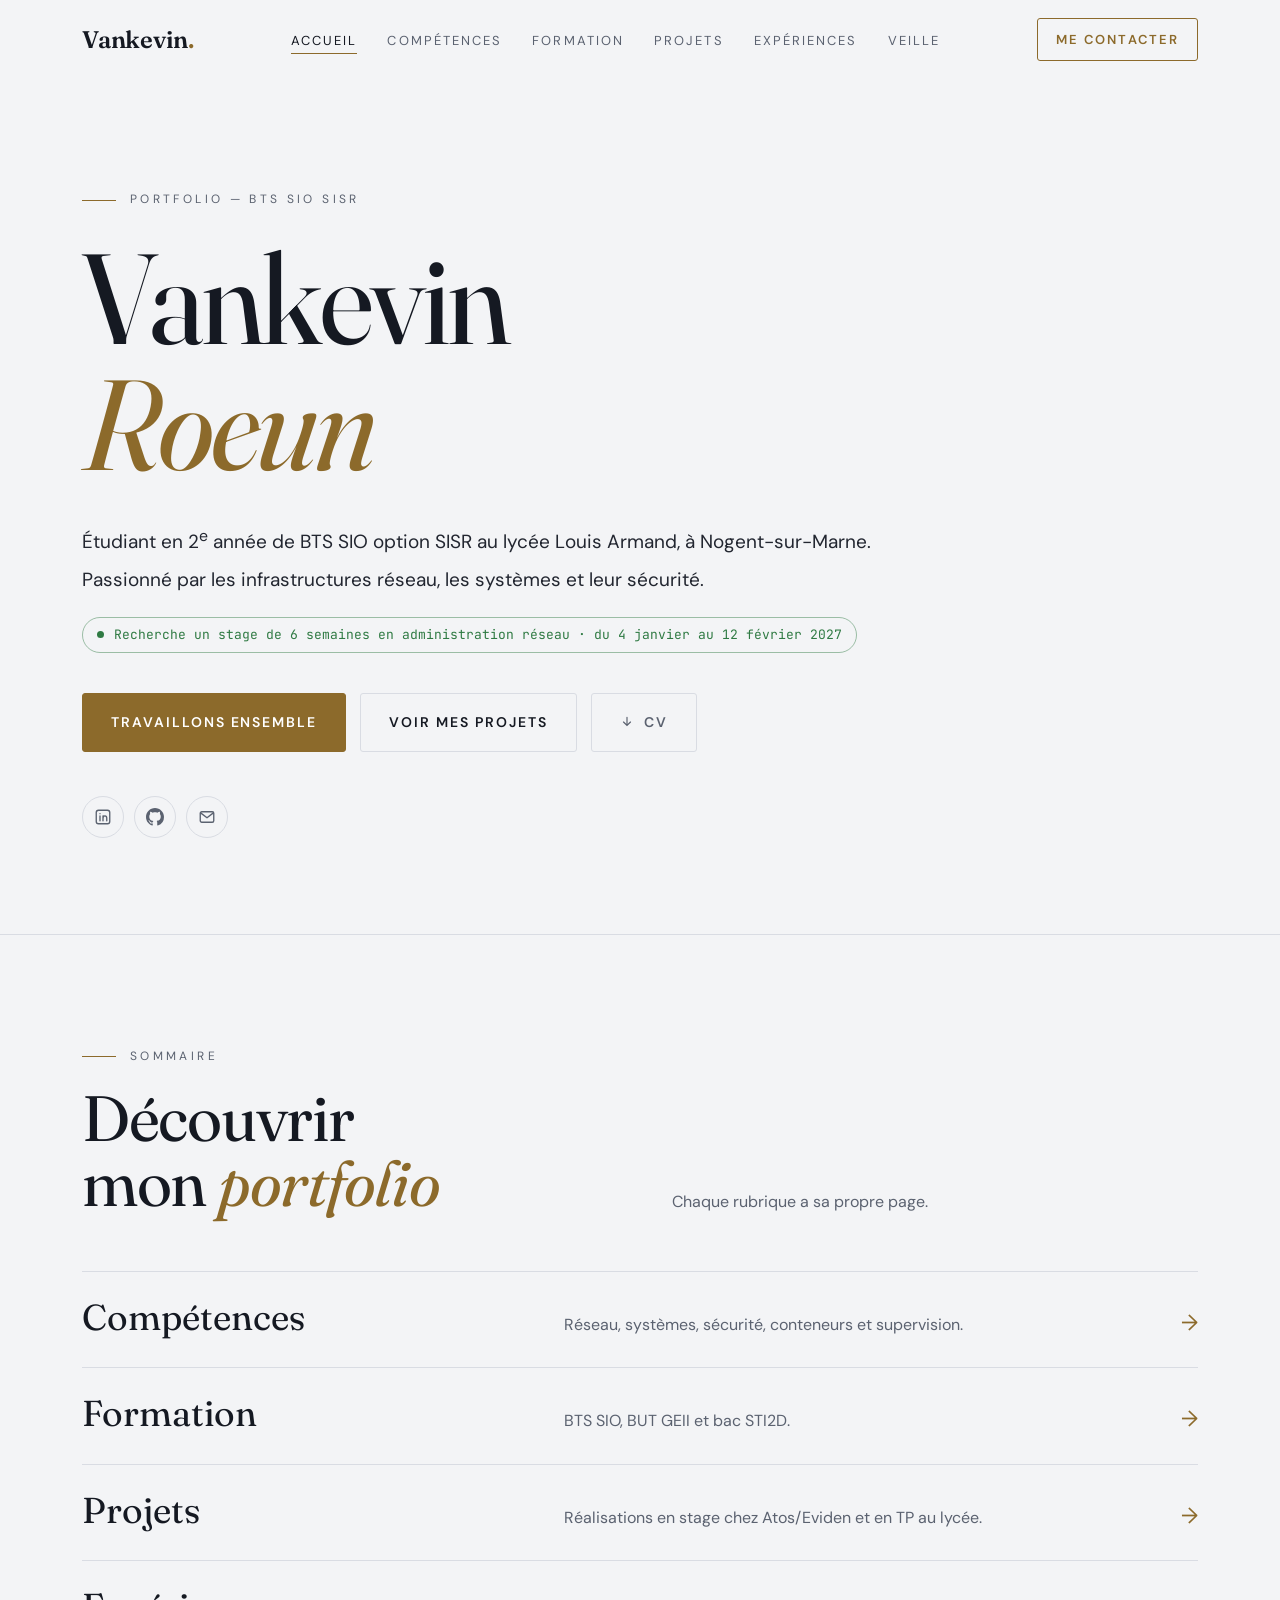
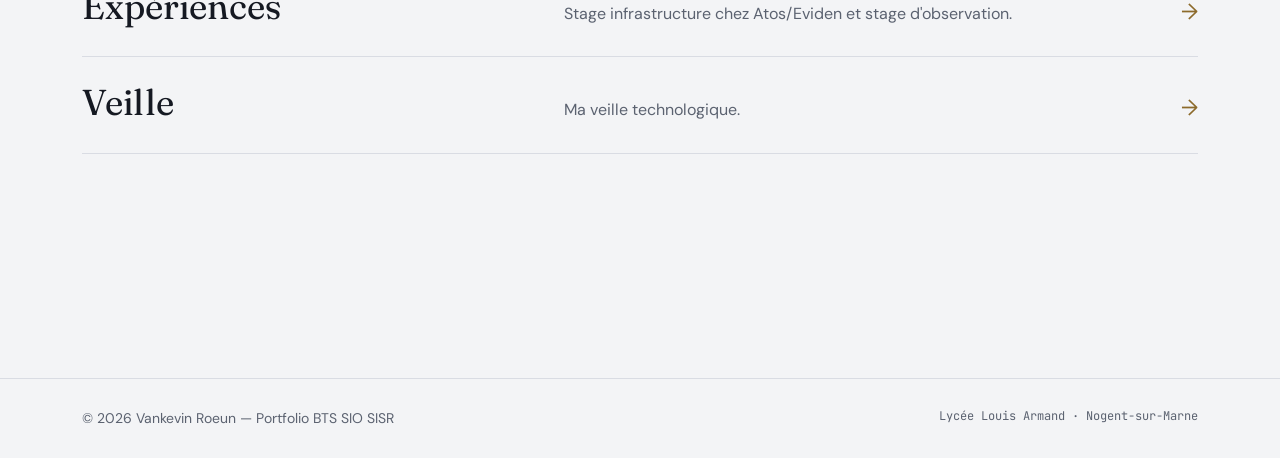
==== commit d230f130: "Add files via upload" ====
--- a/index.html
+++ b/index.html
@@ -36,7 +36,7 @@
       <div>
         <div class="eyebrow">Portfolio — BTS SIO SISR</div>
         <h1>Vankevin <em>Roeun</em></h1>
-        <p class="lead">Étudiant en 2<sup>e</sup> année de BTS SIO option SISR au lycée Louis Armand, à Nogent-sur-Marne. Passionné par les infrastructures réseau, les systèmes et leur sécurité.</p>
+        <p class="lead"><span class="lead-line">Étudiant en 2<sup>e</sup> année de BTS SIO option SISR au lycée Louis Armand, à Nogent-sur-Marne.</span><span class="lead-line">Passionné par les infrastructures réseau, les systèmes et leur sécurité.</span></p>
         <p class="avail">Recherche un stage de 6 semaines en administration réseau · du 4 janvier au 12 février 2027</p>
         <div class="cta-row">
           <a class="btn btn-primary" href="contact.html">Travaillons ensemble</a>
@@ -49,7 +49,7 @@
           <a href="https://www.linkedin.com/in/vankevin-roeun" target="_blank" rel="noopener" aria-label="LinkedIn">
             <svg viewBox="0 0 24 24" fill="none" stroke="currentColor" stroke-width="1.8" stroke-linecap="round"><rect x="3" y="3" width="18" height="18" rx="3"/><path d="M8 10.5V17M8 7.5v.01M12 17v-6.5M12 13.5c0-2 1.2-3 2.6-3s2.4 1 2.4 3V17"/></svg>
           </a>
-          <a href="https://github.com/Vankevin1" target="_blank" rel="noopener" aria-label="GitHub">
+          <a href="https://github.com/vankevin-roeun" target="_blank" rel="noopener" aria-label="GitHub">
             <svg viewBox="0 0 16 16" fill="currentColor"><path d="M8 0C3.58 0 0 3.58 0 8c0 3.54 2.29 6.53 5.47 7.59.4.07.55-.17.55-.38 0-.19-.01-.82-.01-1.49-2.01.37-2.53-.49-2.69-.94-.09-.23-.48-.94-.82-1.13-.28-.15-.68-.52-.01-.53.63-.01 1.08.58 1.23.82.72 1.21 1.87.87 2.33.66.07-.52.28-.87.51-1.07-1.78-.2-3.64-.89-3.64-3.95 0-.87.31-1.59.82-2.15-.08-.2-.36-1.02.08-2.12 0 0 .67-.21 2.2.82.64-.18 1.32-.27 2-.27.68 0 1.36.09 2 .27 1.53-1.04 2.2-.82 2.2-.82.44 1.1.16 1.92.08 2.12.51.56.82 1.27.82 2.15 0 3.07-1.87 3.75-3.65 3.95.29.25.54.73.54 1.48 0 1.07-.01 1.93-.01 2.2 0 .21.15.46.55.38A8.01 8.01 0 0 0 16 8c0-4.42-3.58-8-8-8z"/></svg>
           </a>
           <a href="mailto:vankevin.roeun.sio@gmail.com" aria-label="E-mail">
@@ -71,10 +71,10 @@
       </div>
       <nav class="index-list" aria-label="Rubriques du portfolio">
         <a href="competences.html"><span class="ix-name">Compétences</span><span class="ix-desc">Réseau, systèmes, sécurité, conteneurs et supervision.</span><span class="ix-arrow" aria-hidden="true">→</span></a>
-        <a href="formation.html"><span class="ix-name">Formation</span><span class="ix-desc">BTS SIO, BUT GEII et bac STI2D, langues et qualités.</span><span class="ix-arrow" aria-hidden="true">→</span></a>
+        <a href="formation.html"><span class="ix-name">Formation</span><span class="ix-desc">BTS SIO, BUT GEII et bac STI2D.</span><span class="ix-arrow" aria-hidden="true">→</span></a>
         <a href="projets.html"><span class="ix-name">Projets</span><span class="ix-desc">Réalisations en stage chez Atos/Eviden et en TP au lycée.</span><span class="ix-arrow" aria-hidden="true">→</span></a>
         <a href="experiences.html"><span class="ix-name">Expériences</span><span class="ix-desc">Stage infrastructure chez Atos/Eviden et stage d'observation.</span><span class="ix-arrow" aria-hidden="true">→</span></a>
-        <a href="veille.html"><span class="ix-name">Veille</span><span class="ix-desc">Mon sujet de veille technologique et mes sources.</span><span class="ix-arrow" aria-hidden="true">→</span></a>
+        <a href="veille.html"><span class="ix-name">Veille</span><span class="ix-desc">Ma veille technologique.</span><span class="ix-arrow" aria-hidden="true">→</span></a>
       </nav>
     </div>
   </section>
--- a/style.css
+++ b/style.css
@@ -266,3 +266,12 @@
 .step h3 .status { margin-left: 10px; vertical-align: middle; font-family: var(--mono); }
 .veille-side .tags { display: flex; flex-wrap: wrap; gap: 8px; }
 @media (min-width: 821px) { .project { grid-template-columns: 160px minmax(0, 1.1fr) minmax(0, 1fr); } }
+
+/* Paragraphe d'accueil : une phrase par ligne */
+.hero .lead { max-width: 52em; }
+.lead-line { display: block; }
+.lead-line + .lead-line { margin-top: 6px; }
+@media (min-width: 900px) { .lead-line:first-child { white-space: nowrap; } }
+
+/* Page pas encore remplie */
+.soon { margin: 0; color: var(--muted); font-family: var(--mono); font-size: 14px; }
